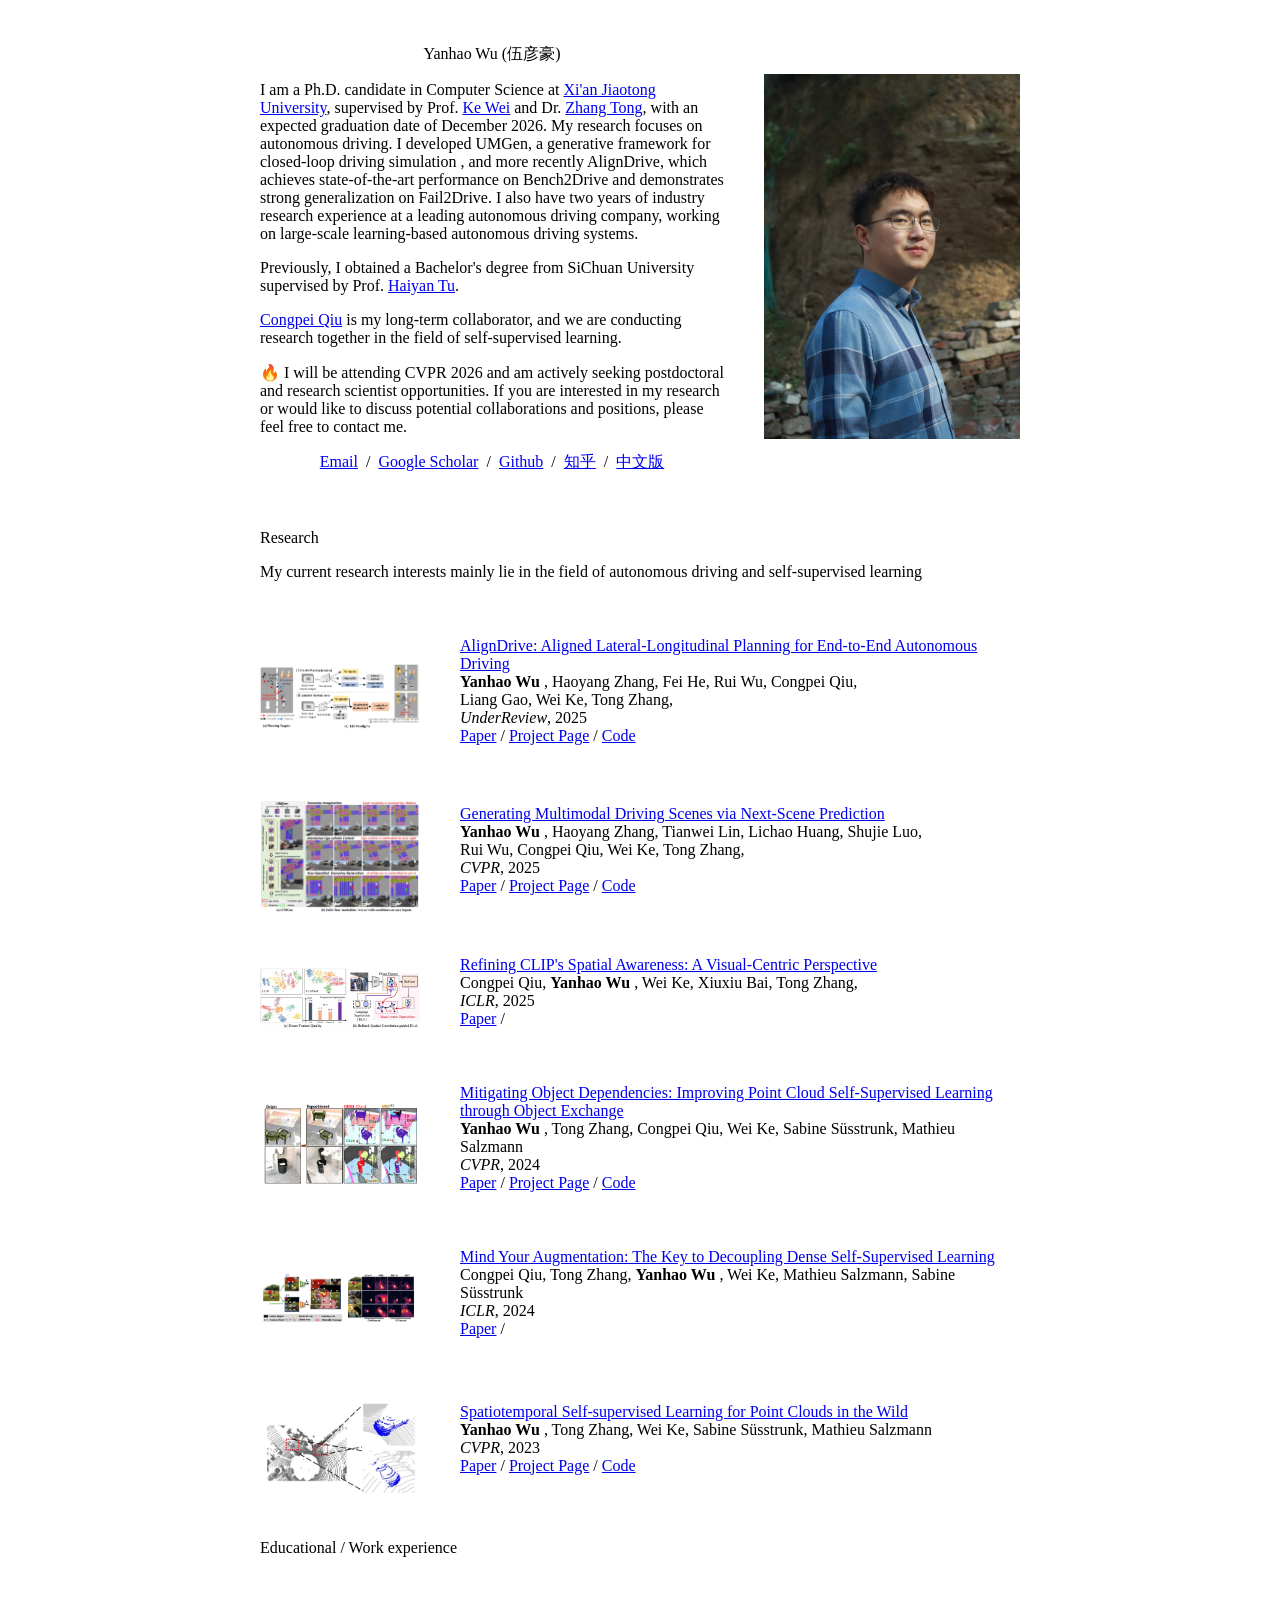
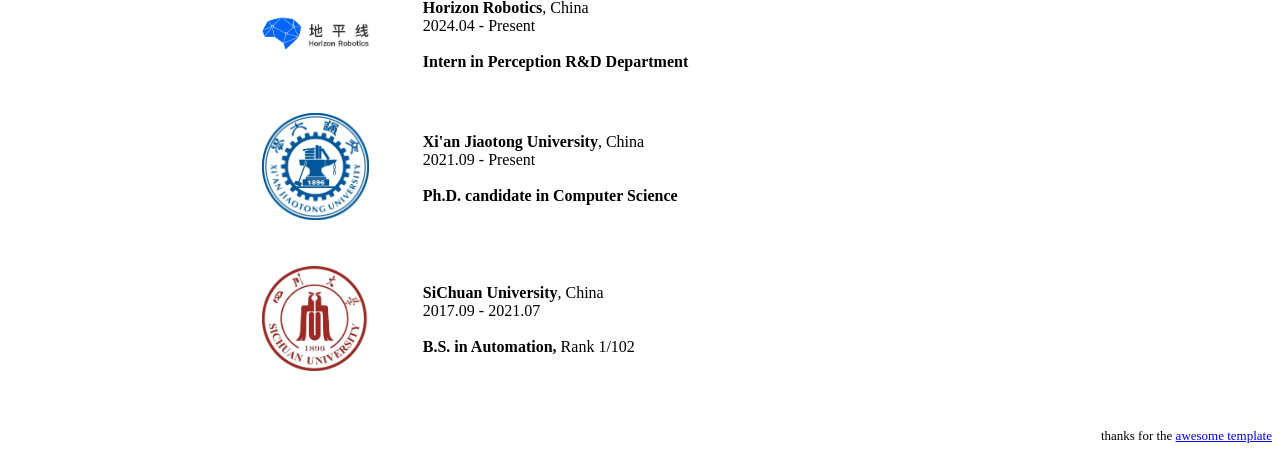
==== index.html @ 648667dc "Revise personal details and research focus CVPR2026 conference version" ====
<!DOCTYPE HTML>
<html lang="en"><head><meta http-equiv="Content-Type" content="text/html; charset=UTF-8">

  <title>Yanhao Wu</title>
  
  <meta name="author" content="Yanhao Wu">
  <meta name="viewport" content="width=device-width, initial-scale=1">
  
  <link rel="stylesheet" type="text/css" href="stylesheet.css">
	<link rel="icon" href="data:image/svg+xml,<svg xmlns=%22http://www.w3.org/2000/svg%22 viewBox=%220 0 100 100%22><text y=%22.9em%22 font-size=%2290%22>🌐</text></svg>">
</head>

<body>
  <table style="width:100%;max-width:800px;border:0px;border-spacing:0px;border-collapse:separate;margin-right:auto;margin-left:auto;"><tbody>
    <tr style="padding:0px">
      <td style="padding:0px">
        <table style="width:100%;border:0px;border-spacing:0px;border-collapse:separate;margin-right:auto;margin-left:auto;"><tbody>
          <tr style="padding:0px">
            <td style="padding:2.5%;width:63%;vertical-align:middle">
              <p style="text-align:center">
                <name>Yanhao Wu (伍彦豪)</name>
			<p>
			I am a Ph.D. candidate in Computer Science at <a href="http://www.xjtu.edu.cn/">Xi'an Jiaotong University</a>, supervised by Prof. <a href="https://gr.xjtu.edu.cn/en/web/wei.ke/home/">Ke Wei</a> and Dr. <a href="https://people.epfl.ch/tong.zhang?lang=en">Zhang Tong</a>, with an expected graduation date of December 2026. My research focuses on autonomous driving. I developed UMGen, a generative framework for closed-loop driving simulation , and more recently AlignDrive, which achieves state-of-the-art performance on Bench2Drive and demonstrates strong generalization on Fail2Drive. I also have two years of industry research experience at a leading autonomous driving company, working on large-scale learning-based autonomous driving systems.
			</p>
			
			<p>
			Previously, I obtained a Bachelor's degree from SiChuan University supervised by Prof. <a href="https://ee.scu.edu.cn/info/1045/6876.htm">Haiyan Tu</a>.
			</p>
			
			<p>
			<a href="https://congpeiqiu.github.io/">Congpei Qiu</a> is my long-term collaborator, and we are conducting research together in the field of self-supervised learning.
			</p>
			
			<p>
			🔥 I will be attending CVPR 2026 and am actively seeking postdoctoral and research scientist opportunities. If you are interested in my research or would like to discuss potential collaborations and positions, please feel free to contact me.
			</p>

              <p style="text-align:center">
                <a href="wuyanhao@stu.xjtu.edu.cn">Email</a> &nbsp/&nbsp
                <a href="https://scholar.google.com/citations?user=nko4Zi4AAAAJ&hl=zh-CN">Google Scholar</a> &nbsp/&nbsp
                <a href="https://github.com/YanhaoWu?tab=repositories">Github</a> &nbsp/&nbsp
                <a href="https://www.zhihu.com/people/ban-xian-10-70">知乎</a> &nbsp/&nbsp
                <a href="https://yanhaowu.github.io/Chinese/">中文版</a>

              </p>
            </td>
            <td style="padding:2.5%;width:40%;max-width:40%">
              <a href="images/WuYanhao.jpg"><img style="width:100%;max-width:100%" alt="profile photo" src="images/WuYanhao.jpg" class="hoverZoomLink"></a>
            </td>
          </tr>
        </tbody></table>
        <table style="width:100%;border:0px;border-spacing:0px;border-collapse:separate;margin-right:auto;margin-left:auto;"><tbody>
            <tr>
            <td style="padding:20px;width:100%;vertical-align:middle">
              <heading>Research</heading>
              <p>
                My current research interests mainly lie in the field of autonomous driving and self-supervised learning
              </p>
            </td>
          </tr>

        </tbody></table>
        <table style="width:100%;border:0px;border-spacing:0px;border-collapse:separate;margin-right:auto;margin-left:auto;"><tbody>

            <td style="padding:20px;width:25%;">
                <img src='images/AlignDrive.png' width="160"></div>
            </td>
            <td style="padding:20px;width:75%;vertical-align:middle">
              <a href="https://YanhaoWu.github.io/AlignDrive/">
                <papertitle>AlignDrive: Aligned Lateral-Longitudinal Planning for End-to-End Autonomous Driving</papertitle>
              </a>
              <br>
              <strong>Yanhao Wu </strong>,
              Haoyang Zhang,
              Fei He,
              Rui Wu,
              Congpei Qiu,
              <br>
              Liang Gao,
              Wei Ke,
              Tong Zhang,
              <br>
              <em>UnderReview</em>, 2025
              <br>
              <a href="https://arxiv.org/pdf/2601.01762">Paper</a> /
              <a href="https://yanhaowu.github.io/AlignDrive/">Project Page</a> /
              <a href="https://github.com/YanhaoWu/AlignDrive/">Code</a>
              <p></p>
            </td>

          </tr>



          <td style="padding:20px;width:25%;">
              <img src='images/UMGen.png' width="160"></div>
          </td>
          <td style="padding:20px;width:75%;vertical-align:middle">
            <a href="https://YanhaoWu.github.io/UMGen/">
              <papertitle>Generating Multimodal Driving Scenes via Next-Scene Prediction</papertitle>
            </a>
            <br>
            <strong>Yanhao Wu </strong>,
            Haoyang Zhang,
            Tianwei Lin,
            Lichao Huang,
            Shujie Luo,
            <br>
            Rui Wu,
            Congpei Qiu,
            Wei Ke,
            Tong Zhang,
            <br>
            <em>CVPR</em>, 2025
            <br>
            <a href="https://arxiv.org/abs/2503.14945">Paper</a> /
            <a href="https://YanhaoWu.github.io/UMGen/">Project Page</a> /
            <a href="https://github.com/YanhaoWu/UMGen/">Code</a>
            <p></p>
          </td>

        </tr>




            <td style="padding:20px;width:25%;">
                <img src='images/ICLR2025.png' width="160"></div>
            </td>
	    
            <td style="padding:20px;width:75%;vertical-align:middle">
              <a href="https://openreview.net/pdf?id=38No4B8sx6">
                <papertitle>Refining CLIP's Spatial Awareness: A Visual-Centric Perspective</papertitle>
              </a>
              <br>
              Congpei Qiu,
              <strong>Yanhao Wu </strong>,
              Wei Ke,
              Xiuxiu Bai,
              Tong Zhang,
              <br>
              <em>ICLR</em>, 2025
              <br>
              <a href="https://openreview.net/pdf?id=38No4B8sx6">Paper</a> /
<!--              <a href="https://YanhaoWu.github.io/STSSL/">Project Page</a> /-->
<!--              <a href="https://github.com/YanhaoWu/STSSL/">Code</a>-->
              <p></p>
            </td>


          </tr>





		

            <td style="padding:20px;width:25%;">
                <img src='images/CVPR2024_before.png' width="160"></div>
            </td>

              <td style="padding:20px;width:75%;vertical-align:middle">
              <a href="https://arxiv.org/pdf/2404.07504">
                <papertitle>Mitigating Object Dependencies: Improving Point Cloud Self-Supervised Learning through Object Exchange</papertitle>
              </a>
              <br>
              <strong>Yanhao Wu </strong>,
              Tong Zhang,
              Congpei Qiu,
              Wei Ke,
             Sabine Süsstrunk,
              Mathieu Salzmann
              <br>
              <em>CVPR</em>, 2024
              <br>
              <a href="https://arxiv.org/pdf/2404.07504">Paper</a> /
              <a href="https://YanhaoWu.github.io/OESSL/">Project Page</a> /
              <a href="https://github.com/YanhaoWu/OESSL/">Code</a>
              <p></p>
            </td>


          </tr>


            <td style="padding:20px;width:25%;">
                <img src='images/ICLR2024_before.png' width="160"></div>
            </td>


            <td style="padding:20px;width:75%;vertical-align:middle">
              <a href="https://openreview.net/forum?id=WQYHbr36Fo">
                <papertitle>Mind Your Augmentation: The Key to Decoupling Dense Self-Supervised Learning</papertitle>
              </a>
              <br>
              Congpei Qiu,
              Tong Zhang,
              <strong>Yanhao Wu </strong>,
              Wei Ke,
              Mathieu Salzmann,
              Sabine Süsstrunk
              <br>
              <em>ICLR</em>, 2024
              <br>
              <a href="https://openreview.net/forum?id=WQYHbr36Fo">Paper</a> /
<!--              <a href="https://YanhaoWu.github.io/STSSL/">Project Page</a> /-->
<!--              <a href="https://github.com/YanhaoWu/STSSL/">Code</a>-->
              <p></p>
            </td>


          </tr>






            <tr onmouseout="volrecon_stop()" onmouseover="volrecon_start()">
            <td style="padding:20px;width:25%;vertical-align:middle">
                  <img src='images/before.jpg' width="160"></div>
            </td>
            <td style="padding:20px;width:75%;vertical-align:middle">
              <a href="https://arxiv.org/pdf/2303.16235.pdf">
                <papertitle>Spatiotemporal Self-supervised Learning for Point Clouds in the Wild</papertitle>
              </a>
              <br>
              <strong>Yanhao Wu </strong>,
              Tong Zhang,
              Wei Ke,
              Sabine Süsstrunk,
              Mathieu Salzmann
              <br>
              <em>CVPR</em>, 2023
              <br>
              <a href="https://arxiv.org/pdf/2303.16235.pdf">Paper</a> /
              <a href="https://YanhaoWu.github.io/STSSL/">Project Page</a> /
              <a href="https://github.com/YanhaoWu/STSSL/">Code</a>
              <p></p>
            </td>

          </tr>













        </tbody></table>

        <table width="100%" align="center" border="0" cellspacing="0" cellpadding="20"><tbody>
          <tr>
            <td>
              <heading>Educational / Work experience    </heading>
            </td>
          </tr>
        </tbody></table>
        <table width="100%" align="center" border="0" cellpadding="20"><tbody>
					
          <tr>
            <td style="padding-left:20px;padding-right:20px;width:20%;vertical-align:middle"><img src="images/horizon.webp", width="90%"></td>
            <td width="80%" valign="center">
              <b>Horizon Robotics</b>, China
              <br> 2024.04 - Present
              <br>
              <br> <b>Intern in Perception R&D Department
            </td>
          </tr>





          <tr>
            <td style="padding-left:20px;padding-right:20px;width:20%;vertical-align:middle"><img src="images/XJTULoGo.jpg", width="90%"></td>
            <td width="80%" valign="center">
              <b>Xi'an Jiaotong University</b>, China
              <br> 2021.09 - Present
              <br>
              <br> <b>Ph.D. candidate in Computer Science
            </td>
          </tr>

<!--           <tr>
            <td style="padding-left:20px;padding-right:20px;width:20%;vertical-align:middle"><img src="images/XJTULoGo.jpg", width="90%"></td>
            <td width="80%" valign="center">
              <b>Xi'an Jiaotong University</b>, China
              <br> 2021.09 - 2023.01
              <br>
              <br> <b>Master. candidate in Computer Science
            </td>
          </tr> -->

          <tr>
            <td style="padding-left:20px;padding-right:20px;width:20%;vertical-align:middle"><img src="images/SichuanLoGo.jpg", width="90%"></td>
            <td width="80%" valign="center">
              <b>SiChuan University</b>, China
              <br> 2017.09 - 2021.07
              <br>
              <br> <b>B.S. in Automation,</b> Rank 1/102
            </td>
          </tr>




        </tbody></table>
          
        </tbody></table>
        <table style="width:100%;border:0px;border-spacing:0px;border-collapse:separate;margin-right:auto;margin-left:auto;"><tbody>
          <tr>
            <td style="padding:0px">
              <br>
              <p style="text-align:right;font-size:small;">
                thanks for the <a href="https://github.com/jonbarron/jonbarron_website">awesome template</a>
              </p>
            </td>
          </tr>
        </tbody></table>
      </td>
    </tr>
  </table>
</body>

</html>
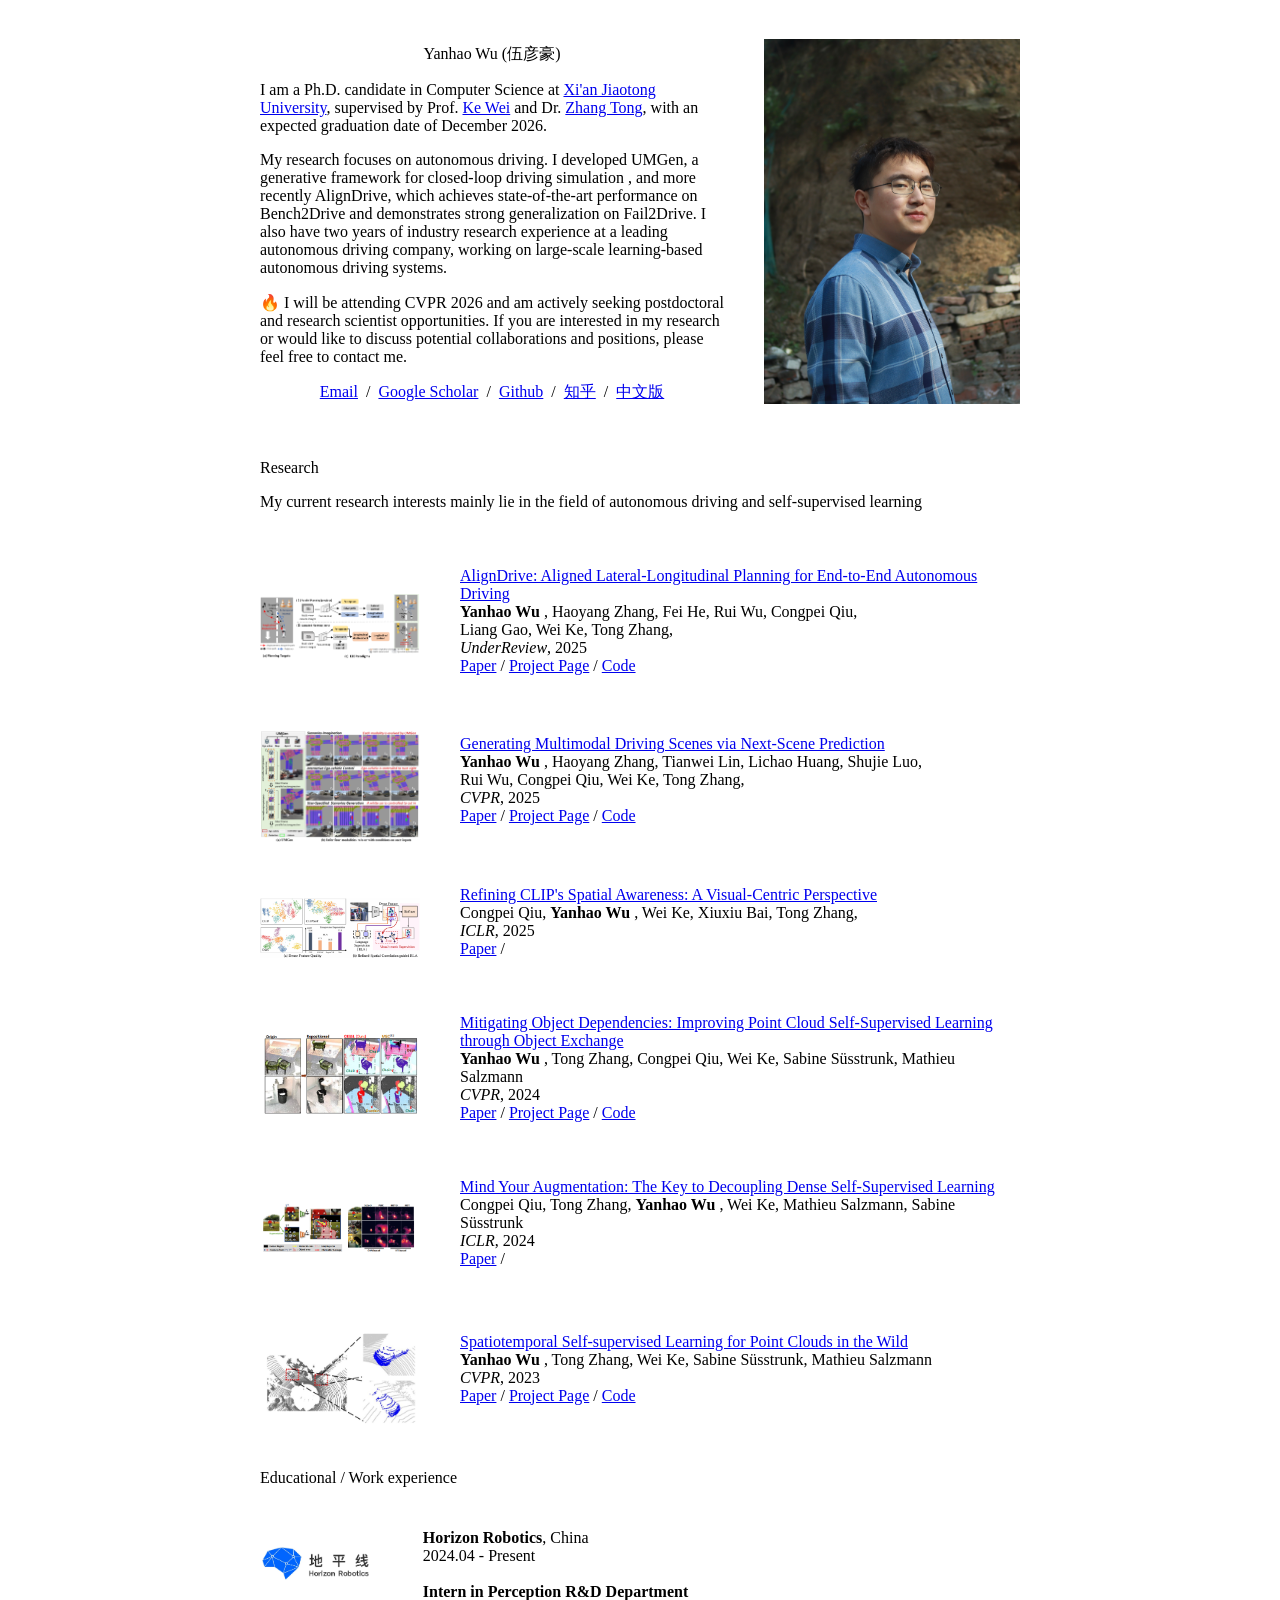
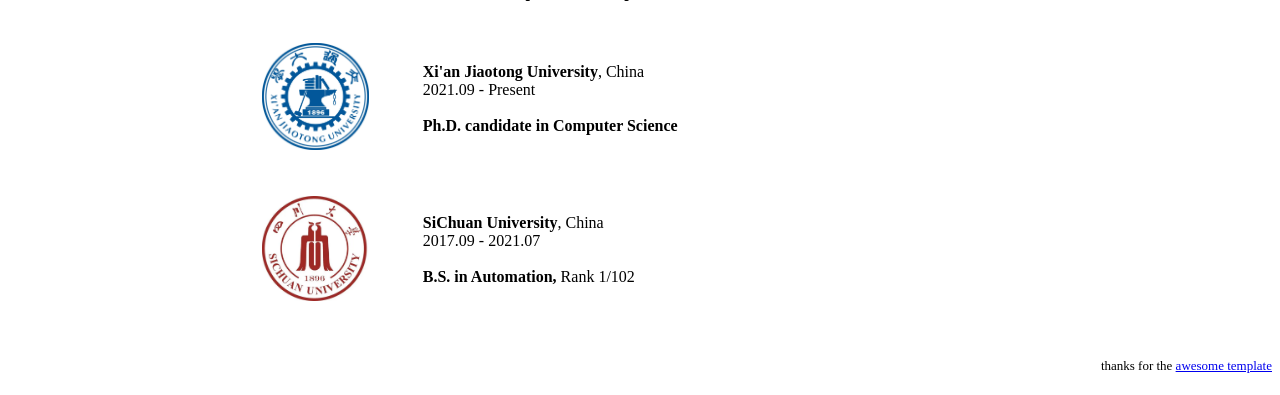
==== commit ad4d5668: "Update index.html with research and experience details CVPR attend version" ====
--- a/index.html
+++ b/index.html
@@ -20,17 +20,19 @@
               <p style="text-align:center">
                 <name>Yanhao Wu (伍彦豪)</name>
 			<p>
-			I am a Ph.D. candidate in Computer Science at <a href="http://www.xjtu.edu.cn/">Xi'an Jiaotong University</a>, supervised by Prof. <a href="https://gr.xjtu.edu.cn/en/web/wei.ke/home/">Ke Wei</a> and Dr. <a href="https://people.epfl.ch/tong.zhang?lang=en">Zhang Tong</a>, with an expected graduation date of December 2026. My research focuses on autonomous driving. I developed UMGen, a generative framework for closed-loop driving simulation , and more recently AlignDrive, which achieves state-of-the-art performance on Bench2Drive and demonstrates strong generalization on Fail2Drive. I also have two years of industry research experience at a leading autonomous driving company, working on large-scale learning-based autonomous driving systems.
-			</p>
-			
+			I am a Ph.D. candidate in Computer Science at <a href="http://www.xjtu.edu.cn/">Xi'an Jiaotong University</a>, supervised by Prof. <a href="https://gr.xjtu.edu.cn/en/web/wei.ke/home/">Ke Wei</a> and Dr. <a href="https://people.epfl.ch/tong.zhang?lang=en">Zhang Tong</a>, with an expected graduation date of December 2026. 
+			</p>
 			<p>
+			My research focuses on autonomous driving. I developed UMGen, a generative framework for closed-loop driving simulation , and more recently AlignDrive, which achieves state-of-the-art performance on Bench2Drive and demonstrates strong generalization on Fail2Drive. I also have two years of industry research experience at a leading autonomous driving company, working on large-scale learning-based autonomous driving systems.
+			</p>
+			<!-- <p>
 			Previously, I obtained a Bachelor's degree from SiChuan University supervised by Prof. <a href="https://ee.scu.edu.cn/info/1045/6876.htm">Haiyan Tu</a>.
 			</p>
 			
 			<p>
 			<a href="https://congpeiqiu.github.io/">Congpei Qiu</a> is my long-term collaborator, and we are conducting research together in the field of self-supervised learning.
 			</p>
-			
+			 -->
 			<p>
 			🔥 I will be attending CVPR 2026 and am actively seeking postdoctoral and research scientist opportunities. If you are interested in my research or would like to discuss potential collaborations and positions, please feel free to contact me.
 			</p>
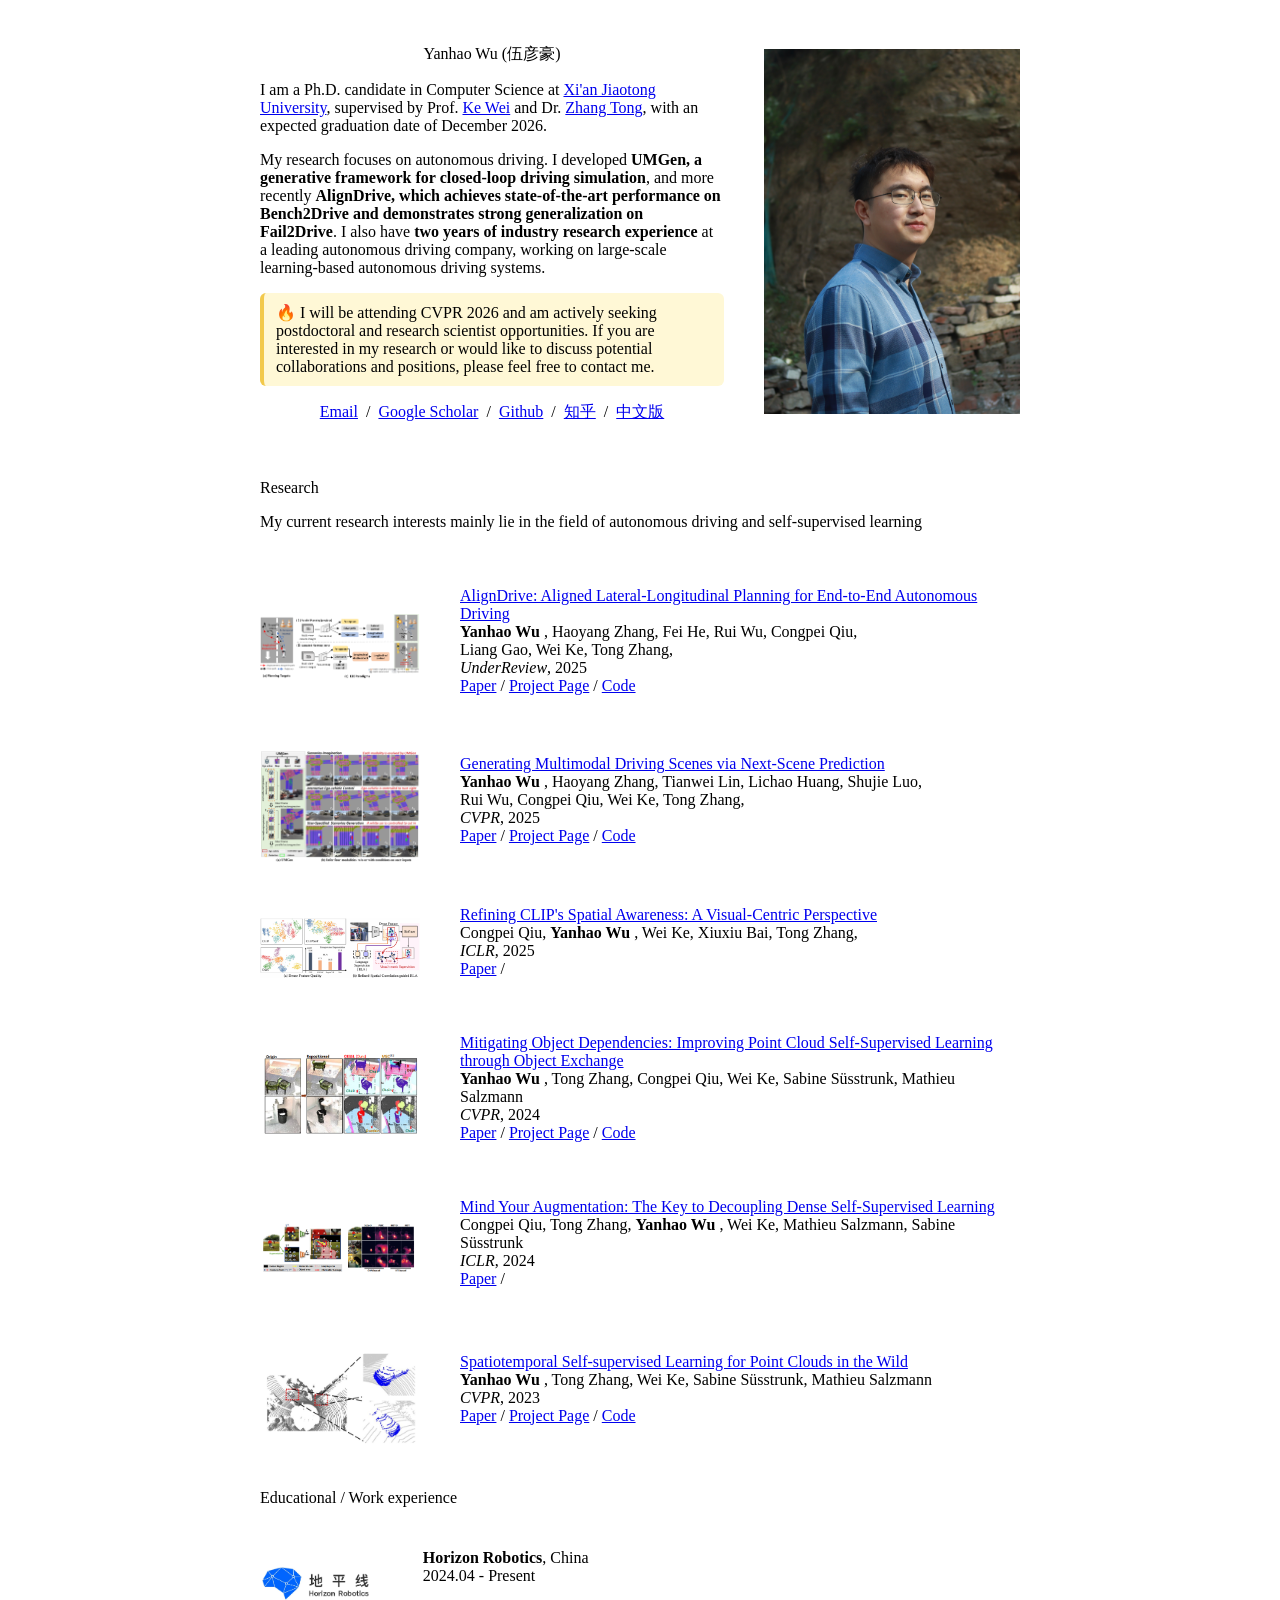
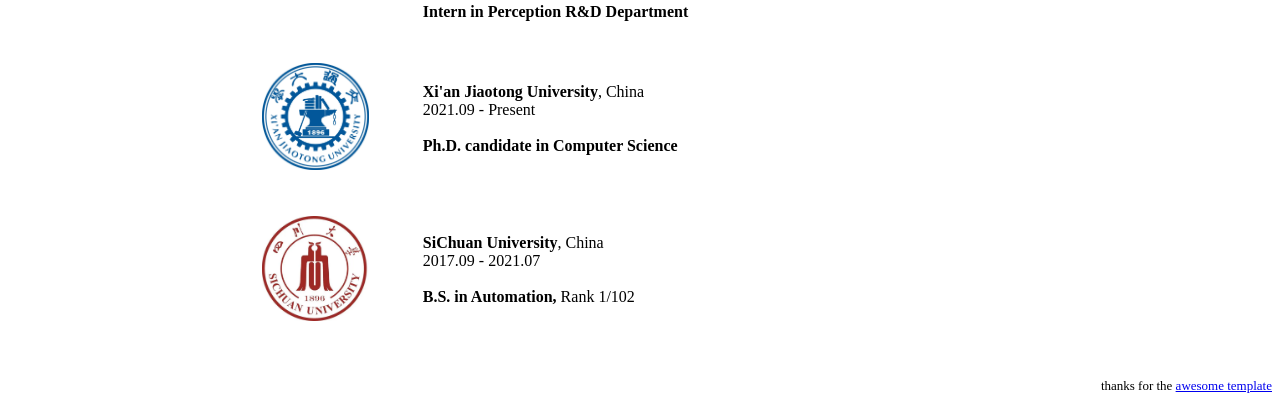
==== commit 4061e52b: "Fix HTML entity encoding in index.html CVPR version" ====
--- a/index.html
+++ b/index.html
@@ -23,7 +23,7 @@
 			I am a Ph.D. candidate in Computer Science at <a href="http://www.xjtu.edu.cn/">Xi'an Jiaotong University</a>, supervised by Prof. <a href="https://gr.xjtu.edu.cn/en/web/wei.ke/home/">Ke Wei</a> and Dr. <a href="https://people.epfl.ch/tong.zhang?lang=en">Zhang Tong</a>, with an expected graduation date of December 2026. 
 			</p>
 			<p>
-			My research focuses on autonomous driving. I developed UMGen, a generative framework for closed-loop driving simulation , and more recently AlignDrive, which achieves state-of-the-art performance on Bench2Drive and demonstrates strong generalization on Fail2Drive. I also have two years of industry research experience at a leading autonomous driving company, working on large-scale learning-based autonomous driving systems.
+			My research focuses on autonomous driving. I developed <strong>UMGen, a generative framework for closed-loop driving simulation</strong>, and more recently <strong>AlignDrive, which achieves state-of-the-art performance on Bench2Drive and demonstrates strong generalization on Fail2Drive</strong>. I also have <strong>two years of industry research experience</strong> at a leading autonomous driving company, working on large-scale learning-based autonomous driving systems.
 			</p>
 			<!-- <p>
 			Previously, I obtained a Bachelor's degree from SiChuan University supervised by Prof. <a href="https://ee.scu.edu.cn/info/1045/6876.htm">Haiyan Tu</a>.
@@ -33,7 +33,7 @@
 			<a href="https://congpeiqiu.github.io/">Congpei Qiu</a> is my long-term collaborator, and we are conducting research together in the field of self-supervised learning.
 			</p>
 			 -->
-			<p>
+			<p style="background:#fff8d6; border-left:4px solid #f2c94c; padding:10px 12px; border-radius:6px;">
 			🔥 I will be attending CVPR 2026 and am actively seeking postdoctoral and research scientist opportunities. If you are interested in my research or would like to discuss potential collaborations and positions, please feel free to contact me.
 			</p>
 
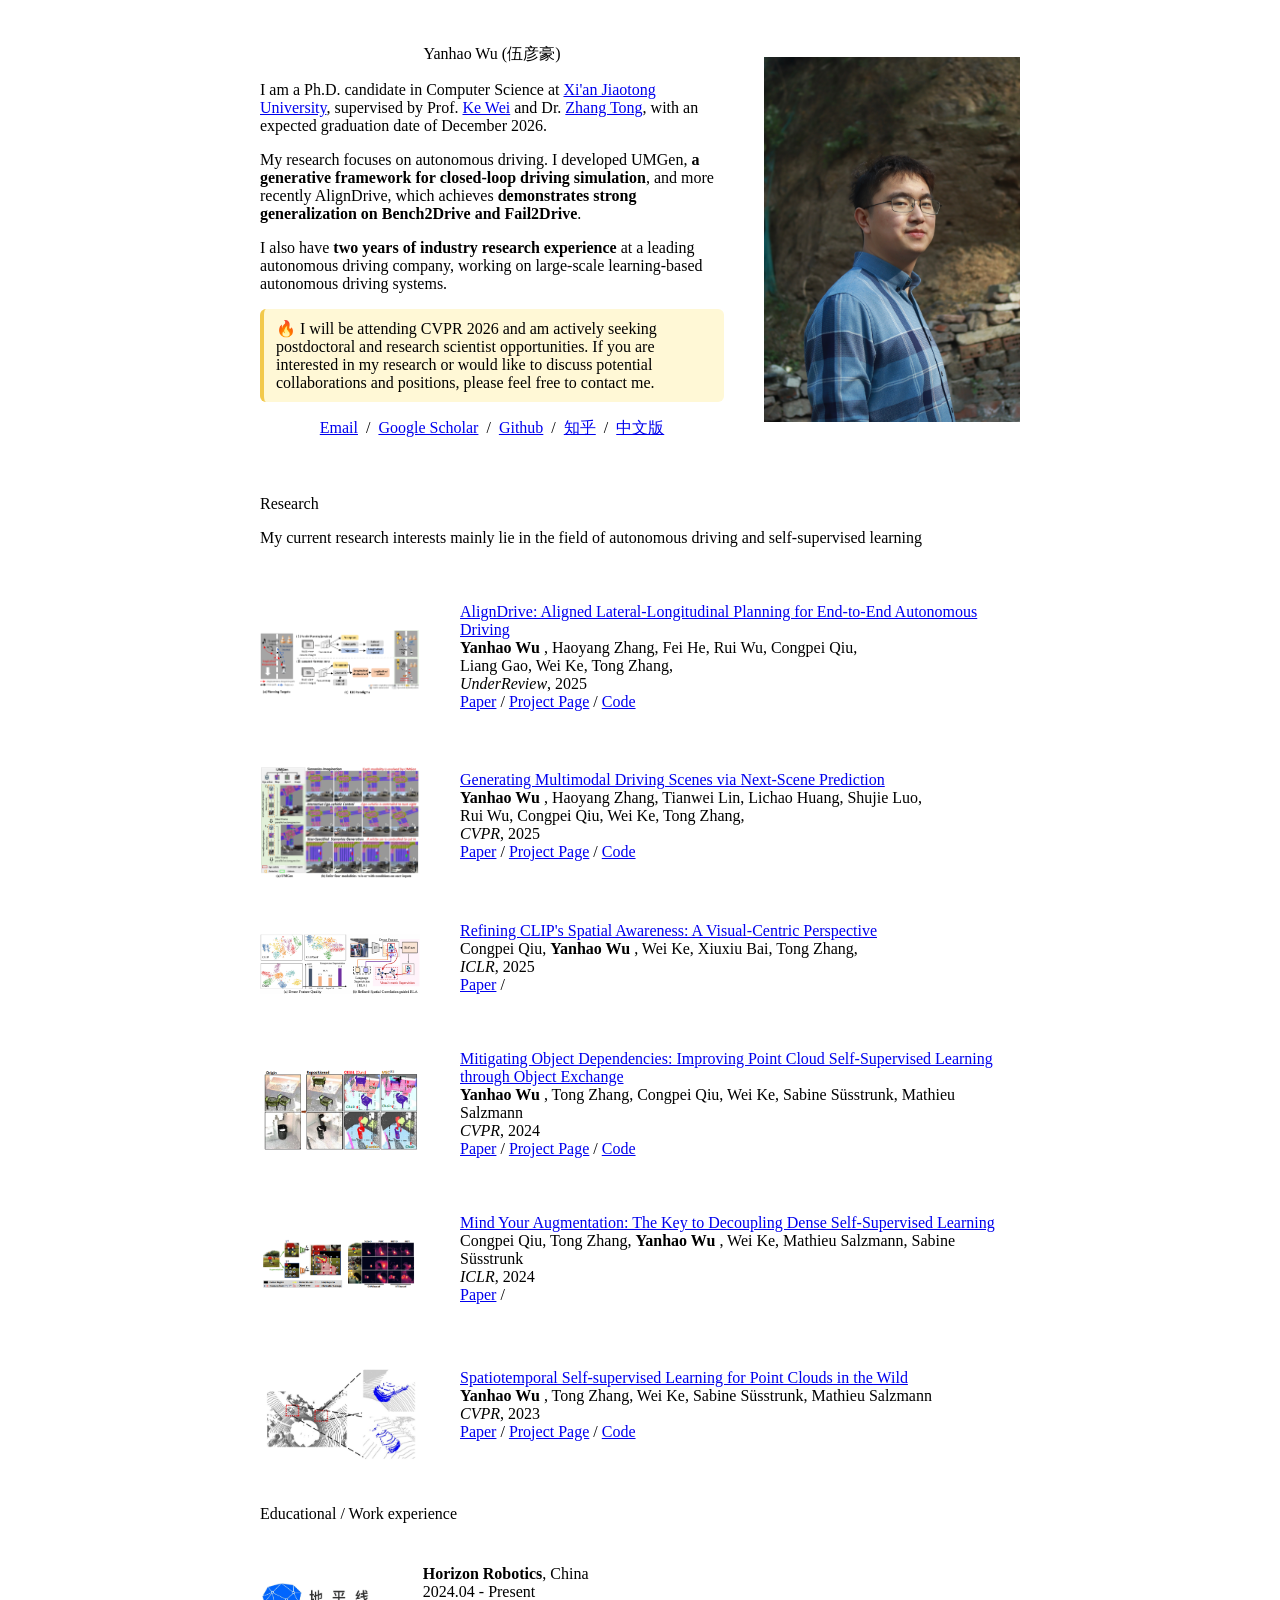
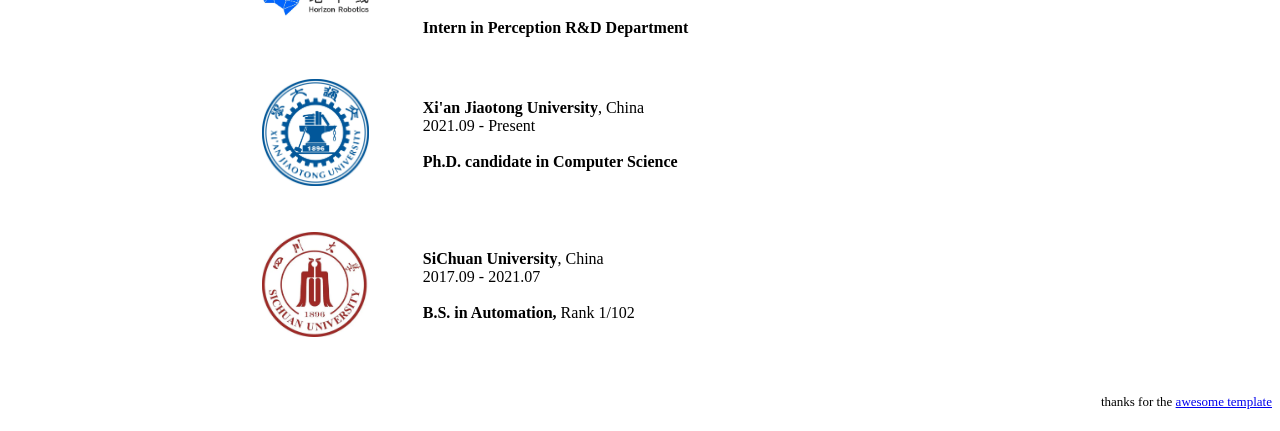
==== commit a11400aa: "Revise personal profile and research content Updated personal information and research details in in" ====
--- a/index.html
+++ b/index.html
@@ -23,8 +23,12 @@
 			I am a Ph.D. candidate in Computer Science at <a href="http://www.xjtu.edu.cn/">Xi'an Jiaotong University</a>, supervised by Prof. <a href="https://gr.xjtu.edu.cn/en/web/wei.ke/home/">Ke Wei</a> and Dr. <a href="https://people.epfl.ch/tong.zhang?lang=en">Zhang Tong</a>, with an expected graduation date of December 2026. 
 			</p>
 			<p>
-			My research focuses on autonomous driving. I developed <strong>UMGen, a generative framework for closed-loop driving simulation</strong>, and more recently <strong>AlignDrive, which achieves state-of-the-art performance on Bench2Drive and demonstrates strong generalization on Fail2Drive</strong>. I also have <strong>two years of industry research experience</strong> at a leading autonomous driving company, working on large-scale learning-based autonomous driving systems.
-			</p>
+			My research focuses on autonomous driving. I developed UMGen, <strong>a generative framework for closed-loop driving simulation</strong>, and more recently AlignDrive, which achieves <strong> demonstrates strong generalization on Bench2Drive and Fail2Drive</strong>. 
+			</p>
+				<p>
+				I also have <strong>two years of industry research experience</strong> at a leading autonomous driving company, working on large-scale learning-based autonomous driving systems.
+			</p>
+				
 			<!-- <p>
 			Previously, I obtained a Bachelor's degree from SiChuan University supervised by Prof. <a href="https://ee.scu.edu.cn/info/1045/6876.htm">Haiyan Tu</a>.
 			</p>
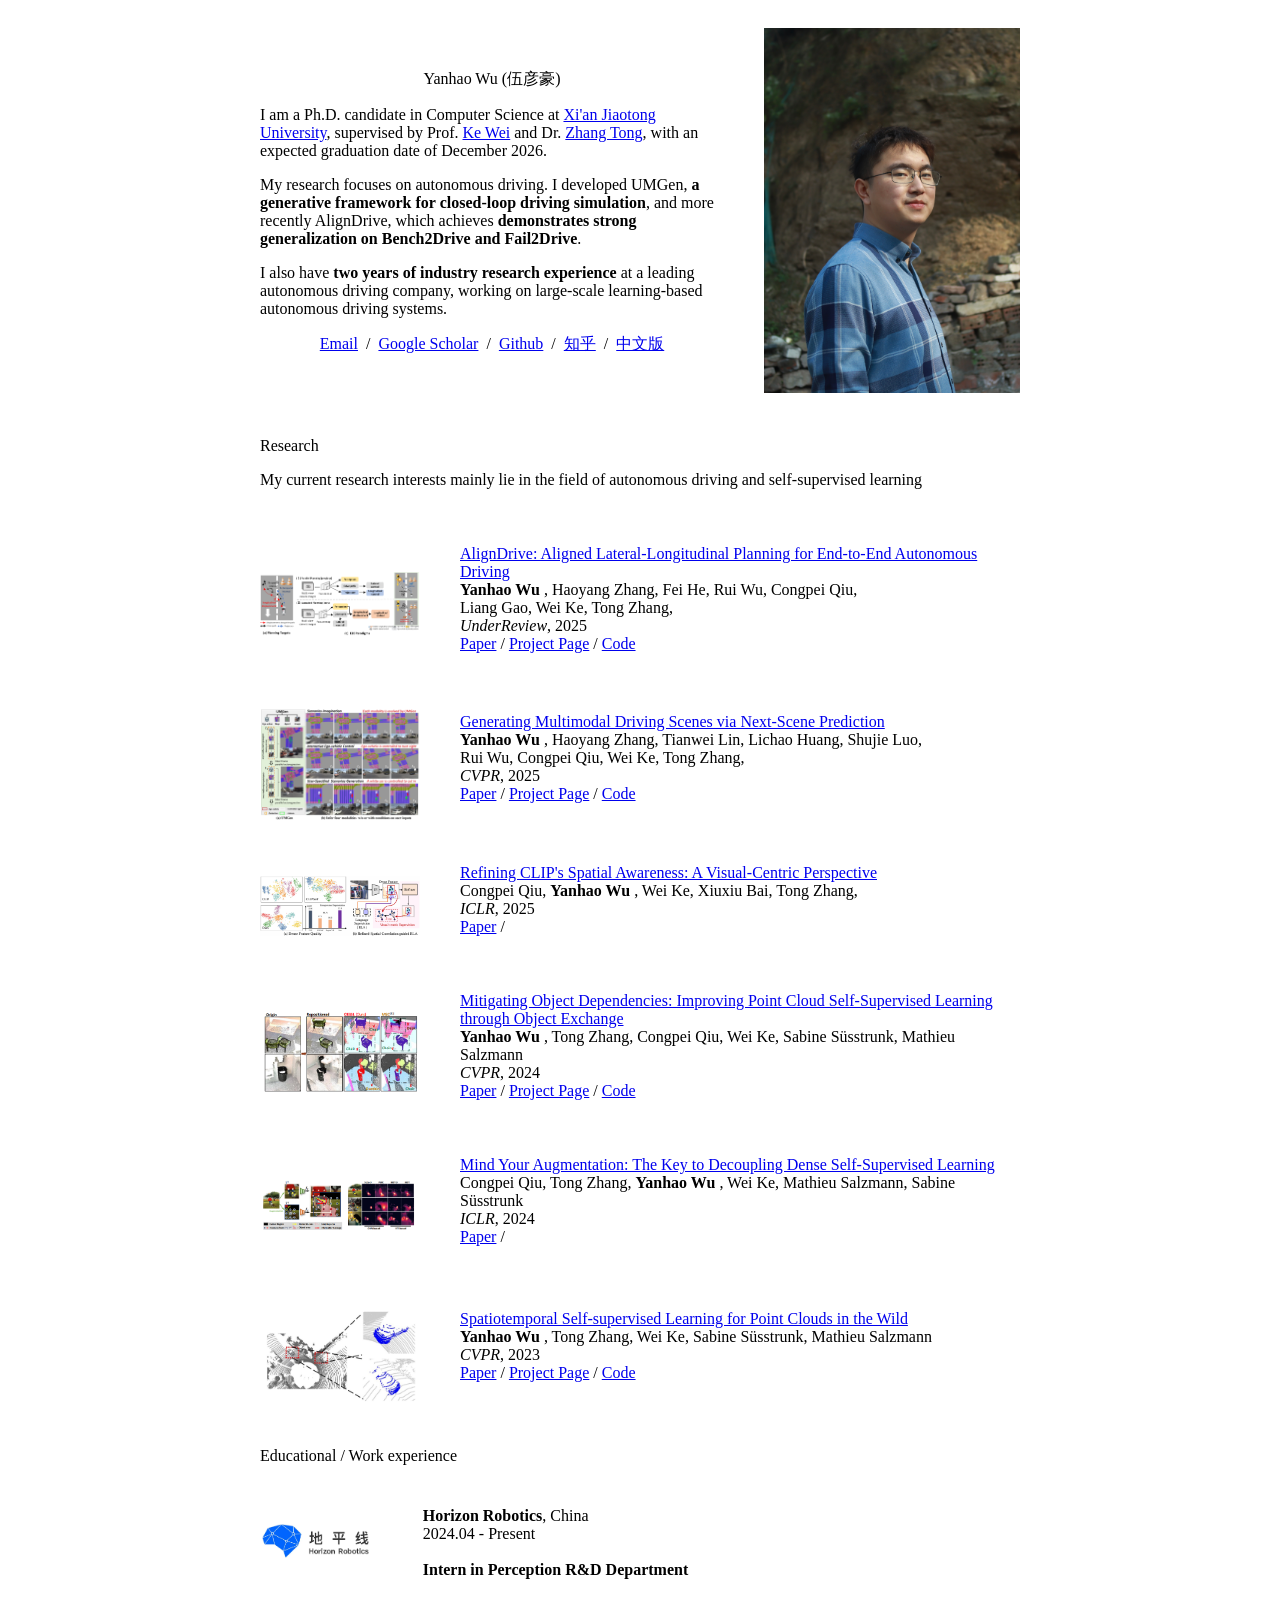
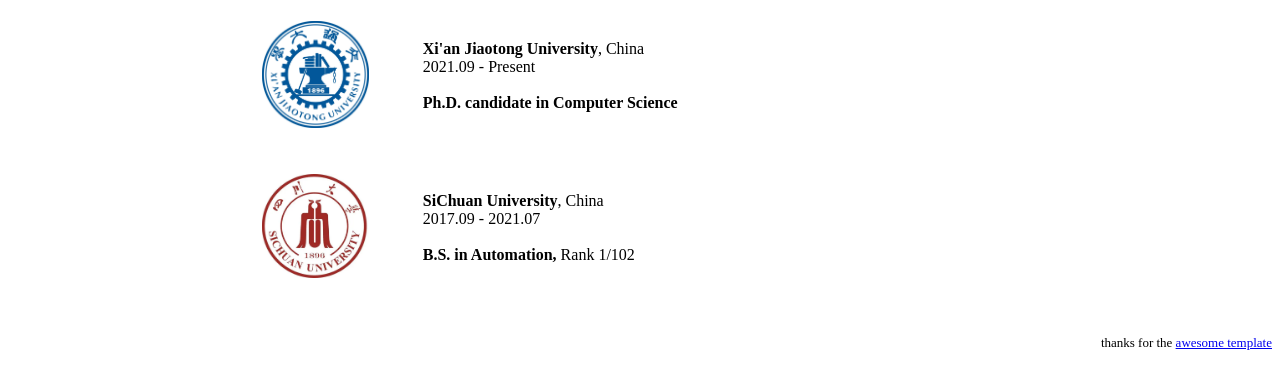
==== commit 6a32b8f9: "Update index.html" ====
--- a/index.html
+++ b/index.html
@@ -37,9 +37,9 @@
 			<a href="https://congpeiqiu.github.io/">Congpei Qiu</a> is my long-term collaborator, and we are conducting research together in the field of self-supervised learning.
 			</p>
 			 -->
-			<p style="background:#fff8d6; border-left:4px solid #f2c94c; padding:10px 12px; border-radius:6px;">
+			<!-- <p style="background:#fff8d6; border-left:4px solid #f2c94c; padding:10px 12px; border-radius:6px;">
 			🔥 I will be attending CVPR 2026 and am actively seeking postdoctoral and research scientist opportunities. If you are interested in my research or would like to discuss potential collaborations and positions, please feel free to contact me.
-			</p>
+			</p> -->
 
               <p style="text-align:center">
                 <a href="wuyanhao@stu.xjtu.edu.cn">Email</a> &nbsp/&nbsp
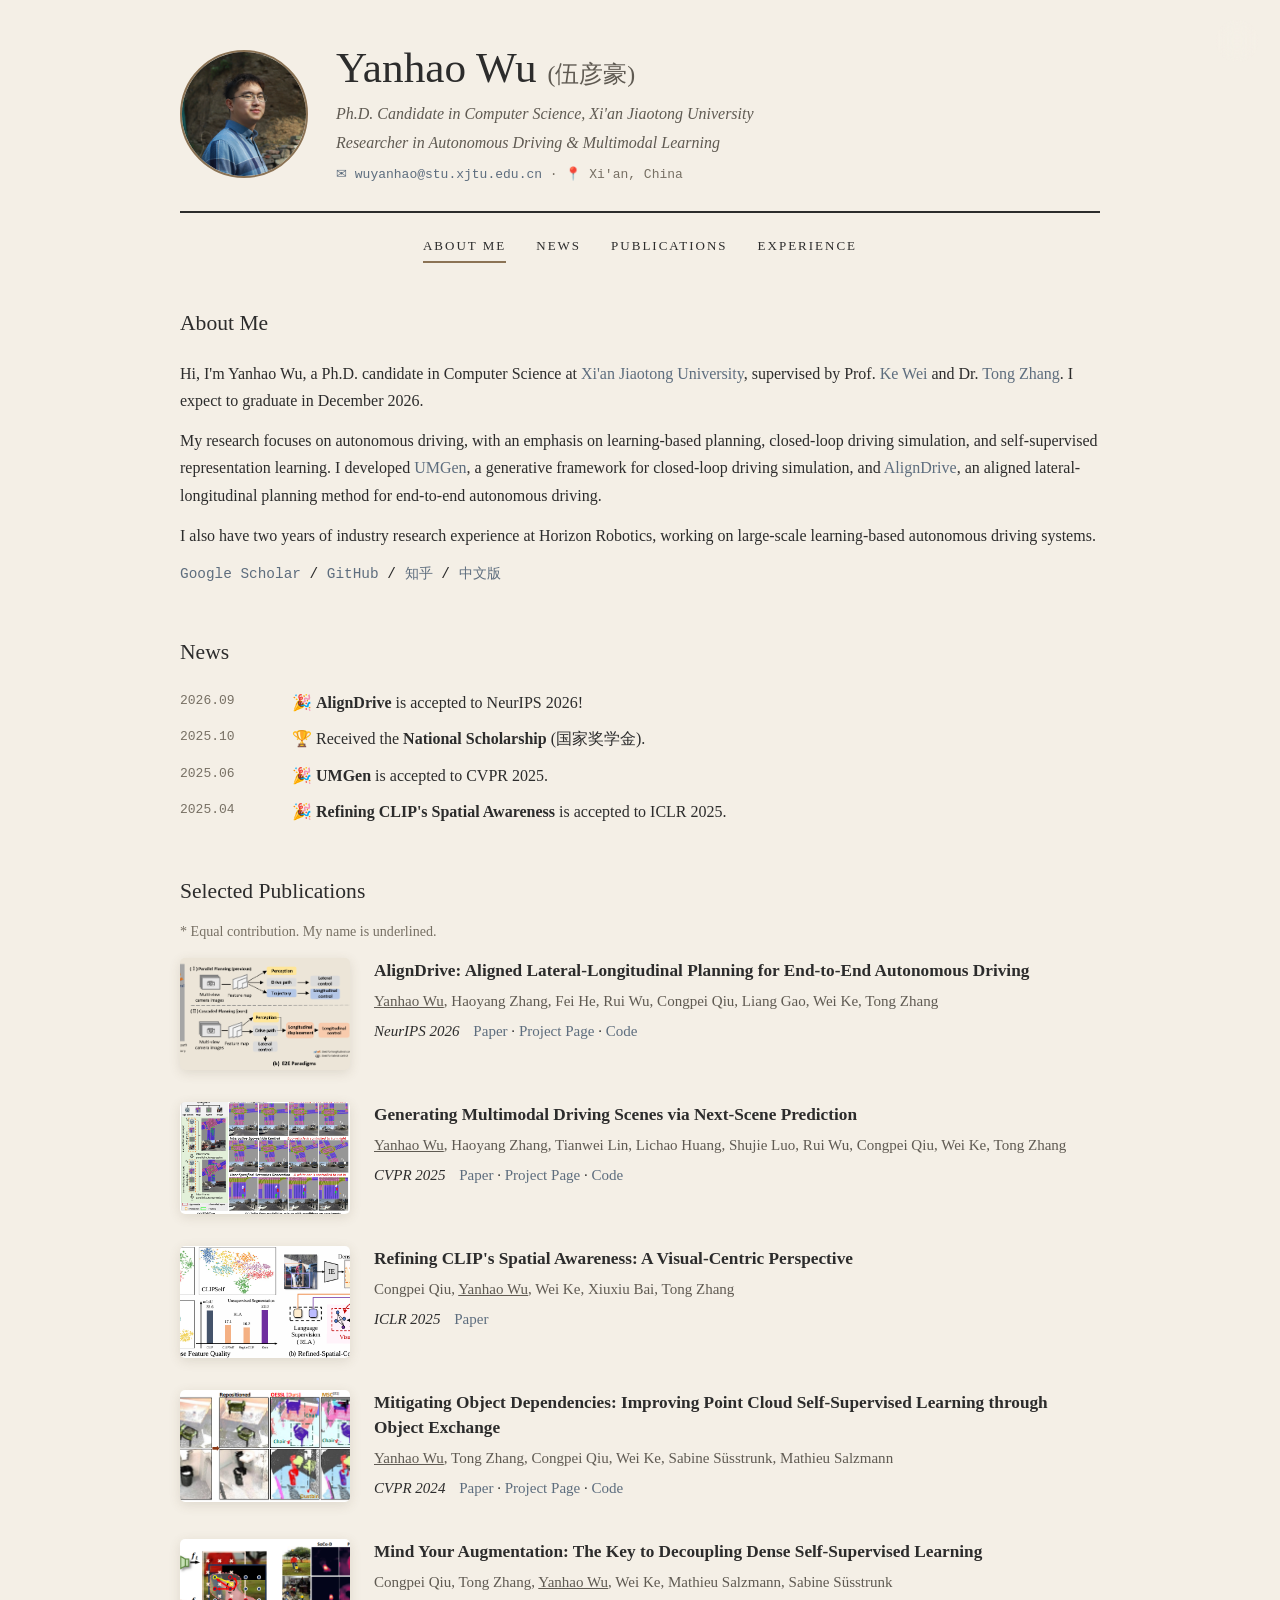
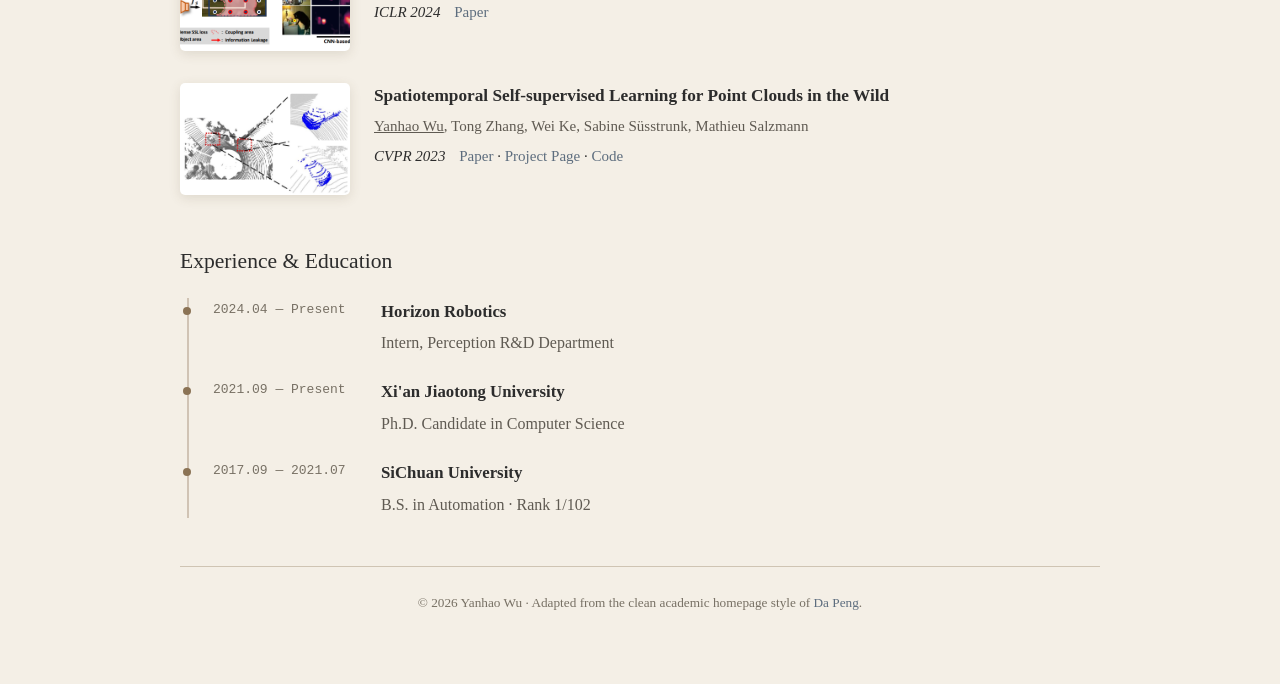
==== commit e21ea045: "changed model" ====
--- a/index.html
+++ b/index.html
@@ -1,339 +1,30 @@
-<!DOCTYPE HTML>
-<html lang="en"><head><meta http-equiv="Content-Type" content="text/html; charset=UTF-8">
-
-  <title>Yanhao Wu</title>
-  
-  <meta name="author" content="Yanhao Wu">
-  <meta name="viewport" content="width=device-width, initial-scale=1">
-  
-  <link rel="stylesheet" type="text/css" href="stylesheet.css">
-	<link rel="icon" href="data:image/svg+xml,<svg xmlns=%22http://www.w3.org/2000/svg%22 viewBox=%220 0 100 100%22><text y=%22.9em%22 font-size=%2290%22>🌐</text></svg>">
-</head>
-
-<body>
-  <table style="width:100%;max-width:800px;border:0px;border-spacing:0px;border-collapse:separate;margin-right:auto;margin-left:auto;"><tbody>
-    <tr style="padding:0px">
-      <td style="padding:0px">
-        <table style="width:100%;border:0px;border-spacing:0px;border-collapse:separate;margin-right:auto;margin-left:auto;"><tbody>
-          <tr style="padding:0px">
-            <td style="padding:2.5%;width:63%;vertical-align:middle">
-              <p style="text-align:center">
-                <name>Yanhao Wu (伍彦豪)</name>
-			<p>
-			I am a Ph.D. candidate in Computer Science at <a href="http://www.xjtu.edu.cn/">Xi'an Jiaotong University</a>, supervised by Prof. <a href="https://gr.xjtu.edu.cn/en/web/wei.ke/home/">Ke Wei</a> and Dr. <a href="https://people.epfl.ch/tong.zhang?lang=en">Zhang Tong</a>, with an expected graduation date of December 2026. 
-			</p>
-			<p>
-			My research focuses on autonomous driving. I developed UMGen, <strong>a generative framework for closed-loop driving simulation</strong>, and more recently AlignDrive, which achieves <strong> demonstrates strong generalization on Bench2Drive and Fail2Drive</strong>. 
-			</p>
-				<p>
-				I also have <strong>two years of industry research experience</strong> at a leading autonomous driving company, working on large-scale learning-based autonomous driving systems.
-			</p>
-				
-			<!-- <p>
-			Previously, I obtained a Bachelor's degree from SiChuan University supervised by Prof. <a href="https://ee.scu.edu.cn/info/1045/6876.htm">Haiyan Tu</a>.
-			</p>
-			
-			<p>
-			<a href="https://congpeiqiu.github.io/">Congpei Qiu</a> is my long-term collaborator, and we are conducting research together in the field of self-supervised learning.
-			</p>
-			 -->
-			<!-- <p style="background:#fff8d6; border-left:4px solid #f2c94c; padding:10px 12px; border-radius:6px;">
-			🔥 I will be attending CVPR 2026 and am actively seeking postdoctoral and research scientist opportunities. If you are interested in my research or would like to discuss potential collaborations and positions, please feel free to contact me.
-			</p> -->
-
-              <p style="text-align:center">
-                <a href="wuyanhao@stu.xjtu.edu.cn">Email</a> &nbsp/&nbsp
-                <a href="https://scholar.google.com/citations?user=nko4Zi4AAAAJ&hl=zh-CN">Google Scholar</a> &nbsp/&nbsp
-                <a href="https://github.com/YanhaoWu?tab=repositories">Github</a> &nbsp/&nbsp
-                <a href="https://www.zhihu.com/people/ban-xian-10-70">知乎</a> &nbsp/&nbsp
-                <a href="https://yanhaowu.github.io/Chinese/">中文版</a>
-
-              </p>
-            </td>
-            <td style="padding:2.5%;width:40%;max-width:40%">
-              <a href="images/WuYanhao.jpg"><img style="width:100%;max-width:100%" alt="profile photo" src="images/WuYanhao.jpg" class="hoverZoomLink"></a>
-            </td>
-          </tr>
-        </tbody></table>
-        <table style="width:100%;border:0px;border-spacing:0px;border-collapse:separate;margin-right:auto;margin-left:auto;"><tbody>
-            <tr>
-            <td style="padding:20px;width:100%;vertical-align:middle">
-              <heading>Research</heading>
-              <p>
-                My current research interests mainly lie in the field of autonomous driving and self-supervised learning
-              </p>
-            </td>
-          </tr>
-
-        </tbody></table>
-        <table style="width:100%;border:0px;border-spacing:0px;border-collapse:separate;margin-right:auto;margin-left:auto;"><tbody>
-
-            <td style="padding:20px;width:25%;">
-                <img src='images/AlignDrive.png' width="160"></div>
-            </td>
-            <td style="padding:20px;width:75%;vertical-align:middle">
-              <a href="https://YanhaoWu.github.io/AlignDrive/">
-                <papertitle>AlignDrive: Aligned Lateral-Longitudinal Planning for End-to-End Autonomous Driving</papertitle>
-              </a>
-              <br>
-              <strong>Yanhao Wu </strong>,
-              Haoyang Zhang,
-              Fei He,
-              Rui Wu,
-              Congpei Qiu,
-              <br>
-              Liang Gao,
-              Wei Ke,
-              Tong Zhang,
-              <br>
-              <em>UnderReview</em>, 2025
-              <br>
-              <a href="https://arxiv.org/pdf/2601.01762">Paper</a> /
-              <a href="https://yanhaowu.github.io/AlignDrive/">Project Page</a> /
-              <a href="https://github.com/YanhaoWu/AlignDrive/">Code</a>
-              <p></p>
-            </td>
-
-          </tr>
-
-
-
-          <td style="padding:20px;width:25%;">
-              <img src='images/UMGen.png' width="160"></div>
-          </td>
-          <td style="padding:20px;width:75%;vertical-align:middle">
-            <a href="https://YanhaoWu.github.io/UMGen/">
-              <papertitle>Generating Multimodal Driving Scenes via Next-Scene Prediction</papertitle>
-            </a>
-            <br>
-            <strong>Yanhao Wu </strong>,
-            Haoyang Zhang,
-            Tianwei Lin,
-            Lichao Huang,
-            Shujie Luo,
-            <br>
-            Rui Wu,
-            Congpei Qiu,
-            Wei Ke,
-            Tong Zhang,
-            <br>
-            <em>CVPR</em>, 2025
-            <br>
-            <a href="https://arxiv.org/abs/2503.14945">Paper</a> /
-            <a href="https://YanhaoWu.github.io/UMGen/">Project Page</a> /
-            <a href="https://github.com/YanhaoWu/UMGen/">Code</a>
-            <p></p>
-          </td>
-
-        </tr>
-
-
-
-
-            <td style="padding:20px;width:25%;">
-                <img src='images/ICLR2025.png' width="160"></div>
-            </td>
-	    
-            <td style="padding:20px;width:75%;vertical-align:middle">
-              <a href="https://openreview.net/pdf?id=38No4B8sx6">
-                <papertitle>Refining CLIP's Spatial Awareness: A Visual-Centric Perspective</papertitle>
-              </a>
-              <br>
-              Congpei Qiu,
-              <strong>Yanhao Wu </strong>,
-              Wei Ke,
-              Xiuxiu Bai,
-              Tong Zhang,
-              <br>
-              <em>ICLR</em>, 2025
-              <br>
-              <a href="https://openreview.net/pdf?id=38No4B8sx6">Paper</a> /
-<!--              <a href="https://YanhaoWu.github.io/STSSL/">Project Page</a> /-->
-<!--              <a href="https://github.com/YanhaoWu/STSSL/">Code</a>-->
-              <p></p>
-            </td>
-
-
-          </tr>
-
-
-
-
-
-		
-
-            <td style="padding:20px;width:25%;">
-                <img src='images/CVPR2024_before.png' width="160"></div>
-            </td>
-
-              <td style="padding:20px;width:75%;vertical-align:middle">
-              <a href="https://arxiv.org/pdf/2404.07504">
-                <papertitle>Mitigating Object Dependencies: Improving Point Cloud Self-Supervised Learning through Object Exchange</papertitle>
-              </a>
-              <br>
-              <strong>Yanhao Wu </strong>,
-              Tong Zhang,
-              Congpei Qiu,
-              Wei Ke,
-             Sabine Süsstrunk,
-              Mathieu Salzmann
-              <br>
-              <em>CVPR</em>, 2024
-              <br>
-              <a href="https://arxiv.org/pdf/2404.07504">Paper</a> /
-              <a href="https://YanhaoWu.github.io/OESSL/">Project Page</a> /
-              <a href="https://github.com/YanhaoWu/OESSL/">Code</a>
-              <p></p>
-            </td>
-
-
-          </tr>
-
-
-            <td style="padding:20px;width:25%;">
-                <img src='images/ICLR2024_before.png' width="160"></div>
-            </td>
-
-
-            <td style="padding:20px;width:75%;vertical-align:middle">
-              <a href="https://openreview.net/forum?id=WQYHbr36Fo">
-                <papertitle>Mind Your Augmentation: The Key to Decoupling Dense Self-Supervised Learning</papertitle>
-              </a>
-              <br>
-              Congpei Qiu,
-              Tong Zhang,
-              <strong>Yanhao Wu </strong>,
-              Wei Ke,
-              Mathieu Salzmann,
-              Sabine Süsstrunk
-              <br>
-              <em>ICLR</em>, 2024
-              <br>
-              <a href="https://openreview.net/forum?id=WQYHbr36Fo">Paper</a> /
-<!--              <a href="https://YanhaoWu.github.io/STSSL/">Project Page</a> /-->
-<!--              <a href="https://github.com/YanhaoWu/STSSL/">Code</a>-->
-              <p></p>
-            </td>
-
-
-          </tr>
-
-
-
-
-
-
-            <tr onmouseout="volrecon_stop()" onmouseover="volrecon_start()">
-            <td style="padding:20px;width:25%;vertical-align:middle">
-                  <img src='images/before.jpg' width="160"></div>
-            </td>
-            <td style="padding:20px;width:75%;vertical-align:middle">
-              <a href="https://arxiv.org/pdf/2303.16235.pdf">
-                <papertitle>Spatiotemporal Self-supervised Learning for Point Clouds in the Wild</papertitle>
-              </a>
-              <br>
-              <strong>Yanhao Wu </strong>,
-              Tong Zhang,
-              Wei Ke,
-              Sabine Süsstrunk,
-              Mathieu Salzmann
-              <br>
-              <em>CVPR</em>, 2023
-              <br>
-              <a href="https://arxiv.org/pdf/2303.16235.pdf">Paper</a> /
-              <a href="https://YanhaoWu.github.io/STSSL/">Project Page</a> /
-              <a href="https://github.com/YanhaoWu/STSSL/">Code</a>
-              <p></p>
-            </td>
-
-          </tr>
-
-
-
-
-
-
-
-
-
-
-
-
-
-        </tbody></table>
-
-        <table width="100%" align="center" border="0" cellspacing="0" cellpadding="20"><tbody>
-          <tr>
-            <td>
-              <heading>Educational / Work experience    </heading>
-            </td>
-          </tr>
-        </tbody></table>
-        <table width="100%" align="center" border="0" cellpadding="20"><tbody>
-					
-          <tr>
-            <td style="padding-left:20px;padding-right:20px;width:20%;vertical-align:middle"><img src="images/horizon.webp", width="90%"></td>
-            <td width="80%" valign="center">
-              <b>Horizon Robotics</b>, China
-              <br> 2024.04 - Present
-              <br>
-              <br> <b>Intern in Perception R&D Department
-            </td>
-          </tr>
-
-
-
-
-
-          <tr>
-            <td style="padding-left:20px;padding-right:20px;width:20%;vertical-align:middle"><img src="images/XJTULoGo.jpg", width="90%"></td>
-            <td width="80%" valign="center">
-              <b>Xi'an Jiaotong University</b>, China
-              <br> 2021.09 - Present
-              <br>
-              <br> <b>Ph.D. candidate in Computer Science
-            </td>
-          </tr>
-
-<!--           <tr>
-            <td style="padding-left:20px;padding-right:20px;width:20%;vertical-align:middle"><img src="images/XJTULoGo.jpg", width="90%"></td>
-            <td width="80%" valign="center">
-              <b>Xi'an Jiaotong University</b>, China
-              <br> 2021.09 - 2023.01
-              <br>
-              <br> <b>Master. candidate in Computer Science
-            </td>
-          </tr> -->
-
-          <tr>
-            <td style="padding-left:20px;padding-right:20px;width:20%;vertical-align:middle"><img src="images/SichuanLoGo.jpg", width="90%"></td>
-            <td width="80%" valign="center">
-              <b>SiChuan University</b>, China
-              <br> 2017.09 - 2021.07
-              <br>
-              <br> <b>B.S. in Automation,</b> Rank 1/102
-            </td>
-          </tr>
-
-
-
-
-        </tbody></table>
-          
-        </tbody></table>
-        <table style="width:100%;border:0px;border-spacing:0px;border-collapse:separate;margin-right:auto;margin-left:auto;"><tbody>
-          <tr>
-            <td style="padding:0px">
-              <br>
-              <p style="text-align:right;font-size:small;">
-                thanks for the <a href="https://github.com/jonbarron/jonbarron_website">awesome template</a>
-              </p>
-            </td>
-          </tr>
-        </tbody></table>
-      </td>
-    </tr>
-  </table>
-</body>
-
-</html>
+<!doctype html>
+<html lang="en" data-theme="light">
+<head>
+  <meta charset="utf-8"><meta name="viewport" content="width=device-width, initial-scale=1">
+  <meta name="author" content="Yanhao Wu"><meta name="description" content="Yanhao Wu — Ph.D. candidate working on autonomous driving and multimodal learning.">
+  <title>Yanhao Wu</title><link rel="stylesheet" href="stylesheet.css">
+</head>
+<body>
+  <button class="theme-toggle" id="theme-toggle" type="button" aria-label="Switch to dark mode">☾</button>
+  <main class="container">
+    <header class="profile-header" id="about">
+      <img class="profile-img" src="images/WuYanhao.jpg" alt="Portrait of Yanhao Wu">
+      <div class="header-info"><h1>Yanhao Wu <span>(伍彦豪)</span></h1><p>Ph.D. Candidate in Computer Science, Xi'an Jiaotong University</p><p>Researcher in Autonomous Driving &amp; Multimodal Learning</p><div class="contact"><a href="mailto:wuyanhao@stu.xjtu.edu.cn">✉ wuyanhao@stu.xjtu.edu.cn</a><span> · </span><span>📍 Xi'an, China</span></div></div>
+    </header>
+    <nav aria-label="Primary navigation"><a class="active" href="#about">ABOUT ME</a><a href="#news">NEWS</a><a href="#publications">PUBLICATIONS</a><a href="#experience">EXPERIENCE</a></nav>
+    <section class="intro" aria-labelledby="about-title"><h2 id="about-title">About Me</h2><p>Hi, I'm Yanhao Wu, a Ph.D. candidate in Computer Science at <a href="https://www.xjtu.edu.cn/">Xi'an Jiaotong University</a>, supervised by Prof. <a href="https://gr.xjtu.edu.cn/en/web/wei.ke/home/">Ke Wei</a> and Dr. <a href="https://people.epfl.ch/tong.zhang?lang=en">Tong Zhang</a>. I expect to graduate in December 2026.</p><p>My research focuses on autonomous driving, with an emphasis on learning-based planning, closed-loop driving simulation, and self-supervised representation learning. I developed <a href="UMGen/">UMGen</a>, a generative framework for closed-loop driving simulation, and <a href="AlignDrive/">AlignDrive</a>, an aligned lateral-longitudinal planning method for end-to-end autonomous driving.</p><p>I also have two years of industry research experience at Horizon Robotics, working on large-scale learning-based autonomous driving systems.</p><p class="links"><a href="https://scholar.google.com/citations?user=nko4Zi4AAAAJ&hl=zh-CN">Google Scholar</a><span> / </span><a href="https://github.com/YanhaoWu?tab=repositories">GitHub</a><span> / </span><a href="https://www.zhihu.com/people/ban-xian-10-70">知乎</a><span> / </span><a href="Chinese/">中文版</a></p></section>
+    <section id="news" aria-labelledby="news-title"><h2 id="news-title">News</h2><ul class="news-list"><li><time>2026.09</time><span>🎉 <strong>AlignDrive</strong> is accepted to NeurIPS 2026!</span></li><li><time>2025.10</time><span>🏆 Received the <strong>National Scholarship</strong> (国家奖学金).</span></li><li><time>2025.06</time><span>🎉 <strong>UMGen</strong> is accepted to CVPR 2025.</span></li><li><time>2025.04</time><span>🎉 <strong>Refining CLIP's Spatial Awareness</strong> is accepted to ICLR 2025.</span></li></ul></section>
+    <section id="publications" aria-labelledby="publications-title"><h2 id="publications-title">Selected Publications</h2><p class="section-note">* Equal contribution. My name is underlined.</p>
+      <article class="publication"><div class="publication-thumb"><video autoplay muted loop playsinline preload="metadata" poster="images/AlignDrive.png" aria-label="AlignDrive project preview"><source src="AlignDrive/static/videos/Scenes/RouteScenario_2664_rep0_Town12_ParkedObstacleTwoWays.mp4" type="video/mp4"></video></div><div><h3>AlignDrive: Aligned Lateral-Longitudinal Planning for End-to-End Autonomous Driving</h3><p class="authors"><u>Yanhao Wu</u>, Haoyang Zhang, Fei He, Rui Wu, Congpei Qiu, Liang Gao, Wei Ke, Tong Zhang</p><p class="venue"><em>NeurIPS 2026</em> <a href="https://arxiv.org/pdf/2601.01762">Paper</a> · <a href="AlignDrive/">Project Page</a> · <a href="https://github.com/YanhaoWu/AlignDrive/">Code</a></p></div></article>
+      <article class="publication"><div class="publication-thumb"><video autoplay muted loop playsinline preload="metadata" poster="images/UMGen.png" aria-label="UMGen project preview"><source src="UMGen/static/videos_example/0_Teaser_Video/Teaser_formated.mp4" type="video/mp4"></video></div><div><h3>Generating Multimodal Driving Scenes via Next-Scene Prediction</h3><p class="authors"><u>Yanhao Wu</u>, Haoyang Zhang, Tianwei Lin, Lichao Huang, Shujie Luo, Rui Wu, Congpei Qiu, Wei Ke, Tong Zhang</p><p class="venue"><em>CVPR 2025</em> <a href="https://arxiv.org/abs/2503.14945">Paper</a> · <a href="UMGen/">Project Page</a> · <a href="https://github.com/YanhaoWu/UMGen/">Code</a></p></div></article>
+      <article class="publication"><img src="images/ICLR2025.png" alt="CLIP spatial awareness preview"><div><h3>Refining CLIP's Spatial Awareness: A Visual-Centric Perspective</h3><p class="authors">Congpei Qiu, <u>Yanhao Wu</u>, Wei Ke, Xiuxiu Bai, Tong Zhang</p><p class="venue"><em>ICLR 2025</em> <a href="https://openreview.net/pdf?id=38No4B8sx6">Paper</a></p></div></article>
+      <article class="publication"><img src="images/CVPR2024_before.png" alt="Object exchange preview"><div><h3>Mitigating Object Dependencies: Improving Point Cloud Self-Supervised Learning through Object Exchange</h3><p class="authors"><u>Yanhao Wu</u>, Tong Zhang, Congpei Qiu, Wei Ke, Sabine Süsstrunk, Mathieu Salzmann</p><p class="venue"><em>CVPR 2024</em> <a href="https://arxiv.org/pdf/2404.07504">Paper</a> · <a href="OESSL/">Project Page</a> · <a href="https://github.com/YanhaoWu/OESSL/">Code</a></p></div></article>
+      <article class="publication"><img src="images/ICLR2024_before.png" alt="Dense self-supervised learning preview"><div><h3>Mind Your Augmentation: The Key to Decoupling Dense Self-Supervised Learning</h3><p class="authors">Congpei Qiu, Tong Zhang, <u>Yanhao Wu</u>, Wei Ke, Mathieu Salzmann, Sabine Süsstrunk</p><p class="venue"><em>ICLR 2024</em> <a href="https://openreview.net/forum?id=WQYHbr36Fo">Paper</a></p></div></article>
+      <article class="publication"><img src="images/before.jpg" alt="Spatiotemporal point cloud learning preview"><div><h3>Spatiotemporal Self-supervised Learning for Point Clouds in the Wild</h3><p class="authors"><u>Yanhao Wu</u>, Tong Zhang, Wei Ke, Sabine Süsstrunk, Mathieu Salzmann</p><p class="venue"><em>CVPR 2023</em> <a href="https://arxiv.org/pdf/2303.16235.pdf">Paper</a> · <a href="STSSL/">Project Page</a> · <a href="https://github.com/YanhaoWu/STSSL/">Code</a></p></div></article>
+    </section>
+    <section id="experience" aria-labelledby="experience-title"><h2 id="experience-title">Experience &amp; Education</h2><div class="timeline"><div class="timeline-item"><span>2024.04 — Present</span><div><h3>Horizon Robotics</h3><p>Intern, Perception R&amp;D Department</p></div></div><div class="timeline-item"><span>2021.09 — Present</span><div><h3>Xi'an Jiaotong University</h3><p>Ph.D. Candidate in Computer Science</p></div></div><div class="timeline-item"><span>2017.09 — 2021.07</span><div><h3>SiChuan University</h3><p>B.S. in Automation · Rank 1/102</p></div></div></div></section>
+    <footer>© 2026 Yanhao Wu · Adapted from the clean academic homepage style of <a href="https://pengda02.github.io/">Da Peng</a>.</footer>
+  </main>
+  <script>const root=document.documentElement,button=document.getElementById('theme-toggle'),savedTheme=localStorage.getItem('yanhao-theme');if(savedTheme)root.dataset.theme=savedTheme;const updateToggle=()=>{const dark=root.dataset.theme==='dark';button.textContent=dark?'☀':'☾';button.setAttribute('aria-label',dark?'Switch to light mode':'Switch to dark mode')};button.addEventListener('click',()=>{root.dataset.theme=root.dataset.theme==='dark'?'light':'dark';localStorage.setItem('yanhao-theme',root.dataset.theme);updateToggle()});updateToggle();</script>
+</body></html>
--- a/stylesheet.css
+++ b/stylesheet.css
@@ -0,0 +1,10 @@
+:root{color-scheme:light;--bg:#f4efe6;--surface:#ece5d8;--text:#2c2c2c;--muted:#5f5a52;--faint:#777064;--accent:#8b7355;--link:#5d6d7e;--line:rgba(139,115,85,.35);--shadow:rgba(94,75,51,.14);--font:Georgia,'Times New Roman',serif;--mono:'SFMono-Regular',Consolas,monospace}
+[data-theme="dark"]{color-scheme:dark;--bg:#1b1a18;--surface:#262421;--text:#e6e1d8;--muted:#b0a99c;--faint:#8c8578;--accent:#b89a6f;--link:#9db4c9;--line:rgba(184,154,111,.4);--shadow:rgba(0,0,0,.4)}
+*{box-sizing:border-box}html{scroll-behavior:smooth}body{margin:0;background:var(--bg);color:var(--text);font:16px/1.7 var(--font);-webkit-font-smoothing:antialiased;transition:background .3s,color .3s}a{color:var(--link);text-decoration:underline;text-decoration-color:transparent;text-underline-offset:3px;transition:.2s}a:hover{color:var(--accent);text-decoration-color:currentColor}button:focus-visible,a:focus-visible{outline:2px solid var(--accent);outline-offset:3px}::selection{background:rgba(139,115,85,.22)}
+.container{width:min(920px,90%);margin:42px auto 70px}.theme-toggle{position:fixed;top:20px;right:22px;z-index:5;width:42px;height:42px;border:1px solid var(--line);border-radius:50%;background:rgba(255,255,255,.45);color:var(--text);cursor:pointer;font:20px var(--font);box-shadow:0 4px 14px var(--shadow);backdrop-filter:blur(12px)}[data-theme="dark"] .theme-toggle{background:rgba(38,36,33,.68)}
+.profile-header{display:flex;align-items:center;gap:28px;padding-bottom:25px;border-bottom:2px solid var(--text)}.profile-img{width:128px;height:128px;object-fit:cover;border-radius:50%;border:2px solid var(--accent);flex:none}.header-info h1{margin:0 0 6px;font-size:clamp(2rem,4vw,2.7rem);font-weight:400;line-height:1.2}.header-info h1 span{color:var(--muted);font-size:.55em}.header-info p{margin:2px 0;color:var(--muted);font-style:italic}.contact{margin-top:9px;color:var(--faint);font:13px/1.6 var(--mono)}
+nav{display:flex;justify-content:center;gap:30px;margin:22px 0 42px;flex-wrap:wrap}nav a{color:var(--text);font-size:13px;letter-spacing:2px;text-decoration:none;border-bottom:2px solid transparent;padding-bottom:4px}nav a:hover,nav a.active{border-color:var(--accent)}section{margin:0 0 48px;scroll-margin-top:22px}h2{margin:0 0 18px;font-size:1.35rem;font-weight:400}.intro p{margin:0 0 13px}.links{font-family:var(--mono);font-size:.9em}
+.news-list{list-style:none;margin:0;padding:0}.news-list li{display:grid;grid-template-columns:100px 1fr;gap:12px;margin:9px 0}.news-list time,.timeline-item>span{color:var(--faint);font:13px var(--mono);padding-top:4px}.section-note{color:var(--faint);font-size:.88em;margin-top:-8px}
+.publication{display:grid;grid-template-columns:170px 1fr;gap:24px;align-items:start;margin:0 0 32px}.publication>img,.publication-thumb{width:170px;height:112px;object-fit:cover;overflow:hidden;border-radius:5px;background:var(--surface);box-shadow:0 3px 12px var(--shadow)}.publication-thumb video{display:block;width:100%;height:100%;object-fit:cover;transition:transform .35s ease}.publication>img{transition:transform .35s ease}.publication:hover>img,.publication:hover .publication-thumb video{transform:scale(1.045)}.publication h3{margin:0 0 6px;font-size:1.08em;line-height:1.45}.publication p{margin:0 0 5px;font-size:.94em}.publication .authors{color:var(--muted)}.publication .venue em{margin-right:10px}
+.timeline{border-left:2px solid var(--line);margin-left:7px;padding-left:24px}.timeline-item{display:grid;grid-template-columns:150px 1fr;gap:18px;position:relative;margin:0 0 22px}.timeline-item:before{content:"";position:absolute;width:8px;height:8px;border-radius:50%;background:var(--accent);left:-30px;top:9px}.timeline-item h3{margin:0;font-size:1.05em}.timeline-item p{margin:3px 0 0;color:var(--muted)}footer{padding-top:25px;border-top:1px solid var(--line);color:var(--faint);font-size:.83em;text-align:center}
+@media (max-width:650px){.container{width:min(92%,560px);margin-top:30px}.profile-header{align-items:flex-start;gap:16px}.profile-img{width:92px;height:92px}.header-info h1{font-size:1.75rem}.header-info p{font-size:.9em}.contact{font-size:11px}nav{gap:16px;margin-bottom:34px}.news-list li{grid-template-columns:82px 1fr}.publication{grid-template-columns:1fr;gap:12px}.publication>img,.publication-thumb{width:100%;height:170px}.timeline-item{grid-template-columns:1fr;gap:0}}
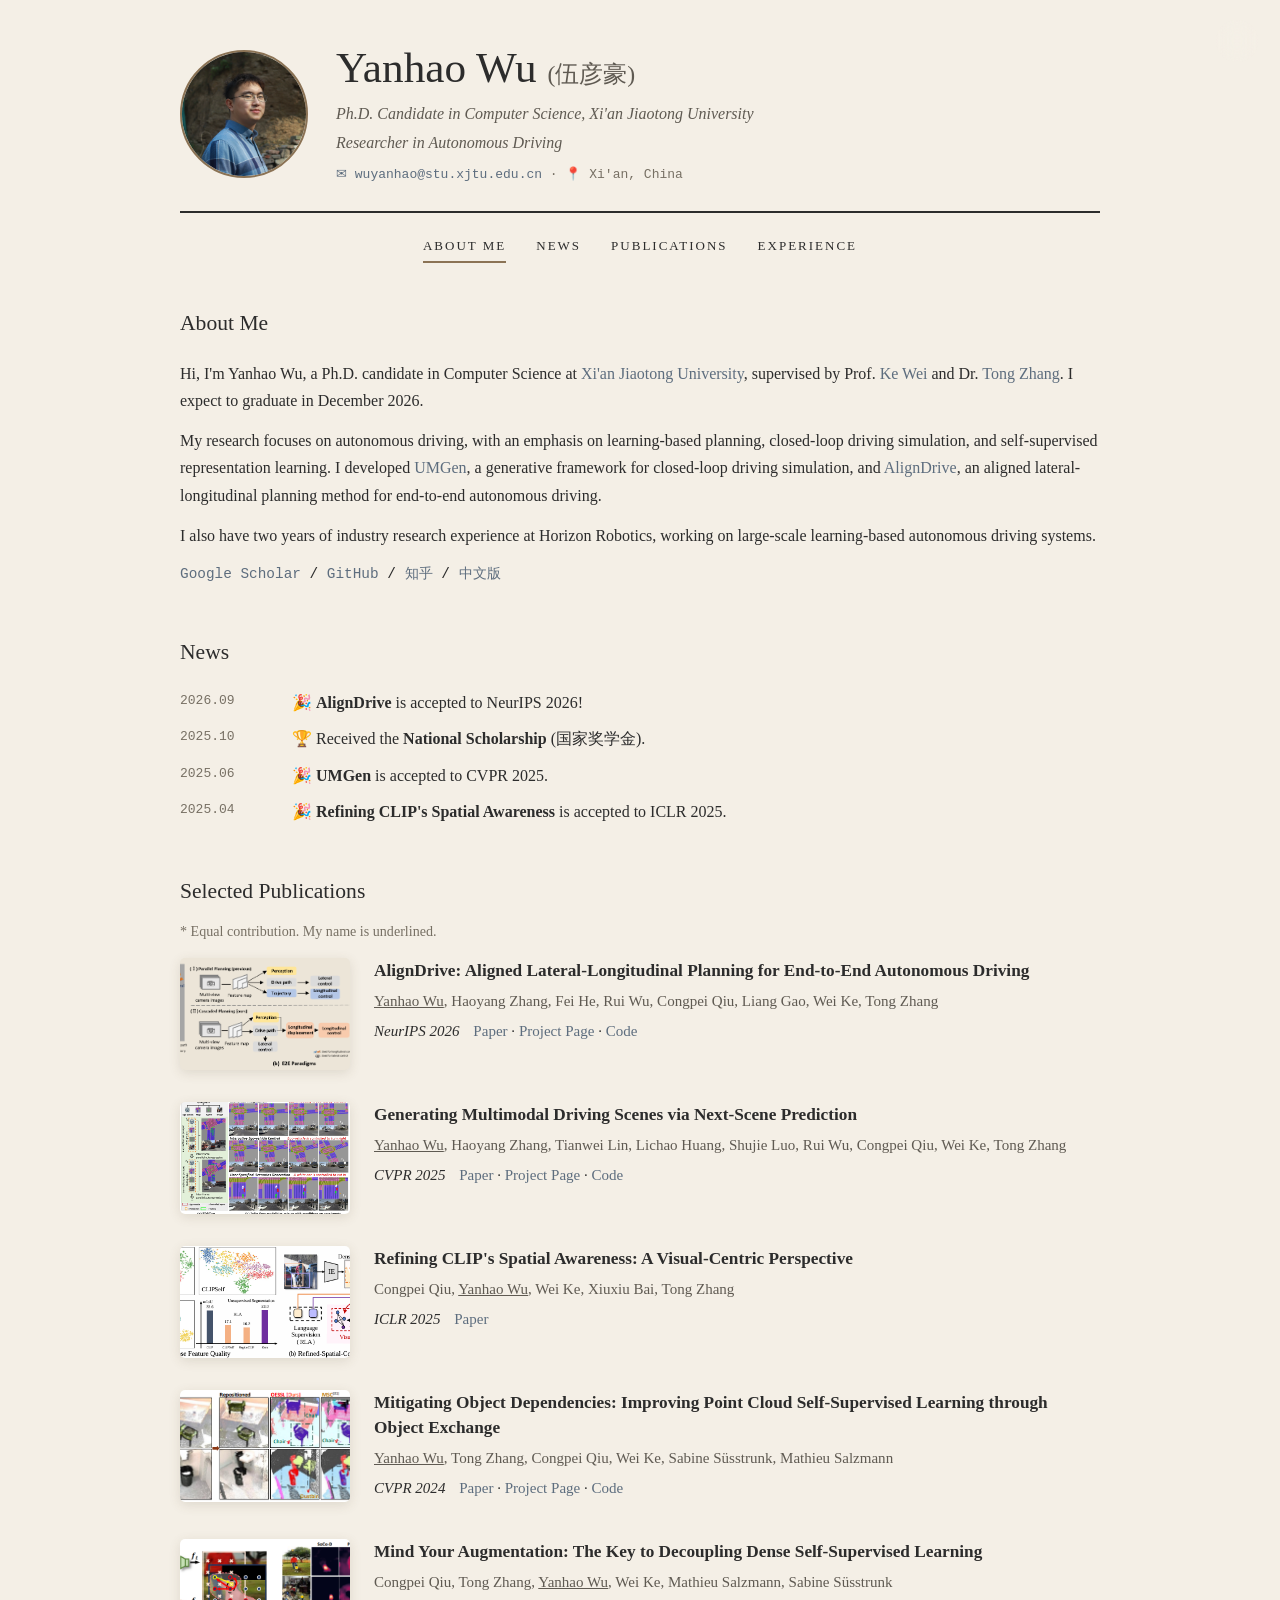
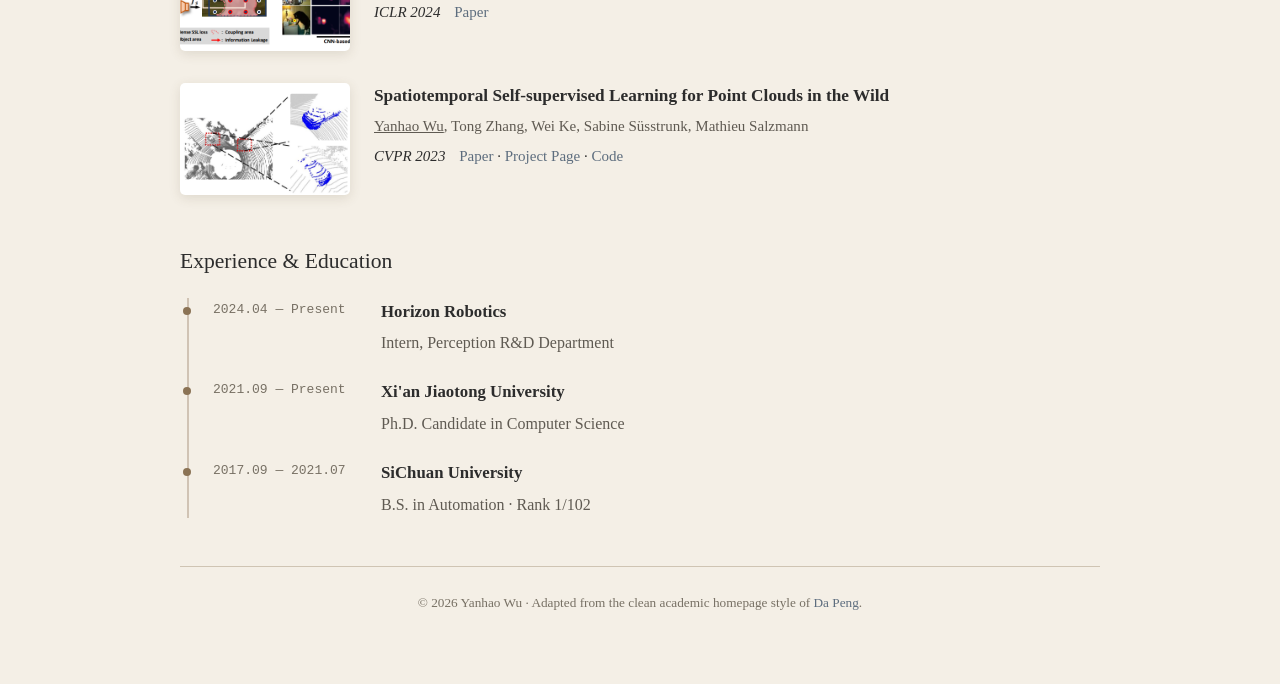
==== commit c852c4a8: "Clarify autonomous driving research focus" ====
--- a/index.html
+++ b/index.html
@@ -2,7 +2,7 @@
 <html lang="en" data-theme="light">
 <head>
   <meta charset="utf-8"><meta name="viewport" content="width=device-width, initial-scale=1">
-  <meta name="author" content="Yanhao Wu"><meta name="description" content="Yanhao Wu — Ph.D. candidate working on autonomous driving and multimodal learning.">
+  <meta name="author" content="Yanhao Wu"><meta name="description" content="Yanhao Wu — Ph.D. candidate working on autonomous driving.">
   <title>Yanhao Wu</title><link rel="stylesheet" href="stylesheet.css">
 </head>
 <body>
@@ -10,7 +10,7 @@
   <main class="container">
     <header class="profile-header" id="about">
       <img class="profile-img" src="images/WuYanhao.jpg" alt="Portrait of Yanhao Wu">
-      <div class="header-info"><h1>Yanhao Wu <span>(伍彦豪)</span></h1><p>Ph.D. Candidate in Computer Science, Xi'an Jiaotong University</p><p>Researcher in Autonomous Driving &amp; Multimodal Learning</p><div class="contact"><a href="mailto:wuyanhao@stu.xjtu.edu.cn">✉ wuyanhao@stu.xjtu.edu.cn</a><span> · </span><span>📍 Xi'an, China</span></div></div>
+      <div class="header-info"><h1>Yanhao Wu <span>(伍彦豪)</span></h1><p>Ph.D. Candidate in Computer Science, Xi'an Jiaotong University</p><p>Researcher in Autonomous Driving</p><div class="contact"><a href="mailto:wuyanhao@stu.xjtu.edu.cn">✉ wuyanhao@stu.xjtu.edu.cn</a><span> · </span><span>📍 Xi'an, China</span></div></div>
     </header>
     <nav aria-label="Primary navigation"><a class="active" href="#about">ABOUT ME</a><a href="#news">NEWS</a><a href="#publications">PUBLICATIONS</a><a href="#experience">EXPERIENCE</a></nav>
     <section class="intro" aria-labelledby="about-title"><h2 id="about-title">About Me</h2><p>Hi, I'm Yanhao Wu, a Ph.D. candidate in Computer Science at <a href="https://www.xjtu.edu.cn/">Xi'an Jiaotong University</a>, supervised by Prof. <a href="https://gr.xjtu.edu.cn/en/web/wei.ke/home/">Ke Wei</a> and Dr. <a href="https://people.epfl.ch/tong.zhang?lang=en">Tong Zhang</a>. I expect to graduate in December 2026.</p><p>My research focuses on autonomous driving, with an emphasis on learning-based planning, closed-loop driving simulation, and self-supervised representation learning. I developed <a href="UMGen/">UMGen</a>, a generative framework for closed-loop driving simulation, and <a href="AlignDrive/">AlignDrive</a>, an aligned lateral-longitudinal planning method for end-to-end autonomous driving.</p><p>I also have two years of industry research experience at Horizon Robotics, working on large-scale learning-based autonomous driving systems.</p><p class="links"><a href="https://scholar.google.com/citations?user=nko4Zi4AAAAJ&hl=zh-CN">Google Scholar</a><span> / </span><a href="https://github.com/YanhaoWu?tab=repositories">GitHub</a><span> / </span><a href="https://www.zhihu.com/people/ban-xian-10-70">知乎</a><span> / </span><a href="Chinese/">中文版</a></p></section>
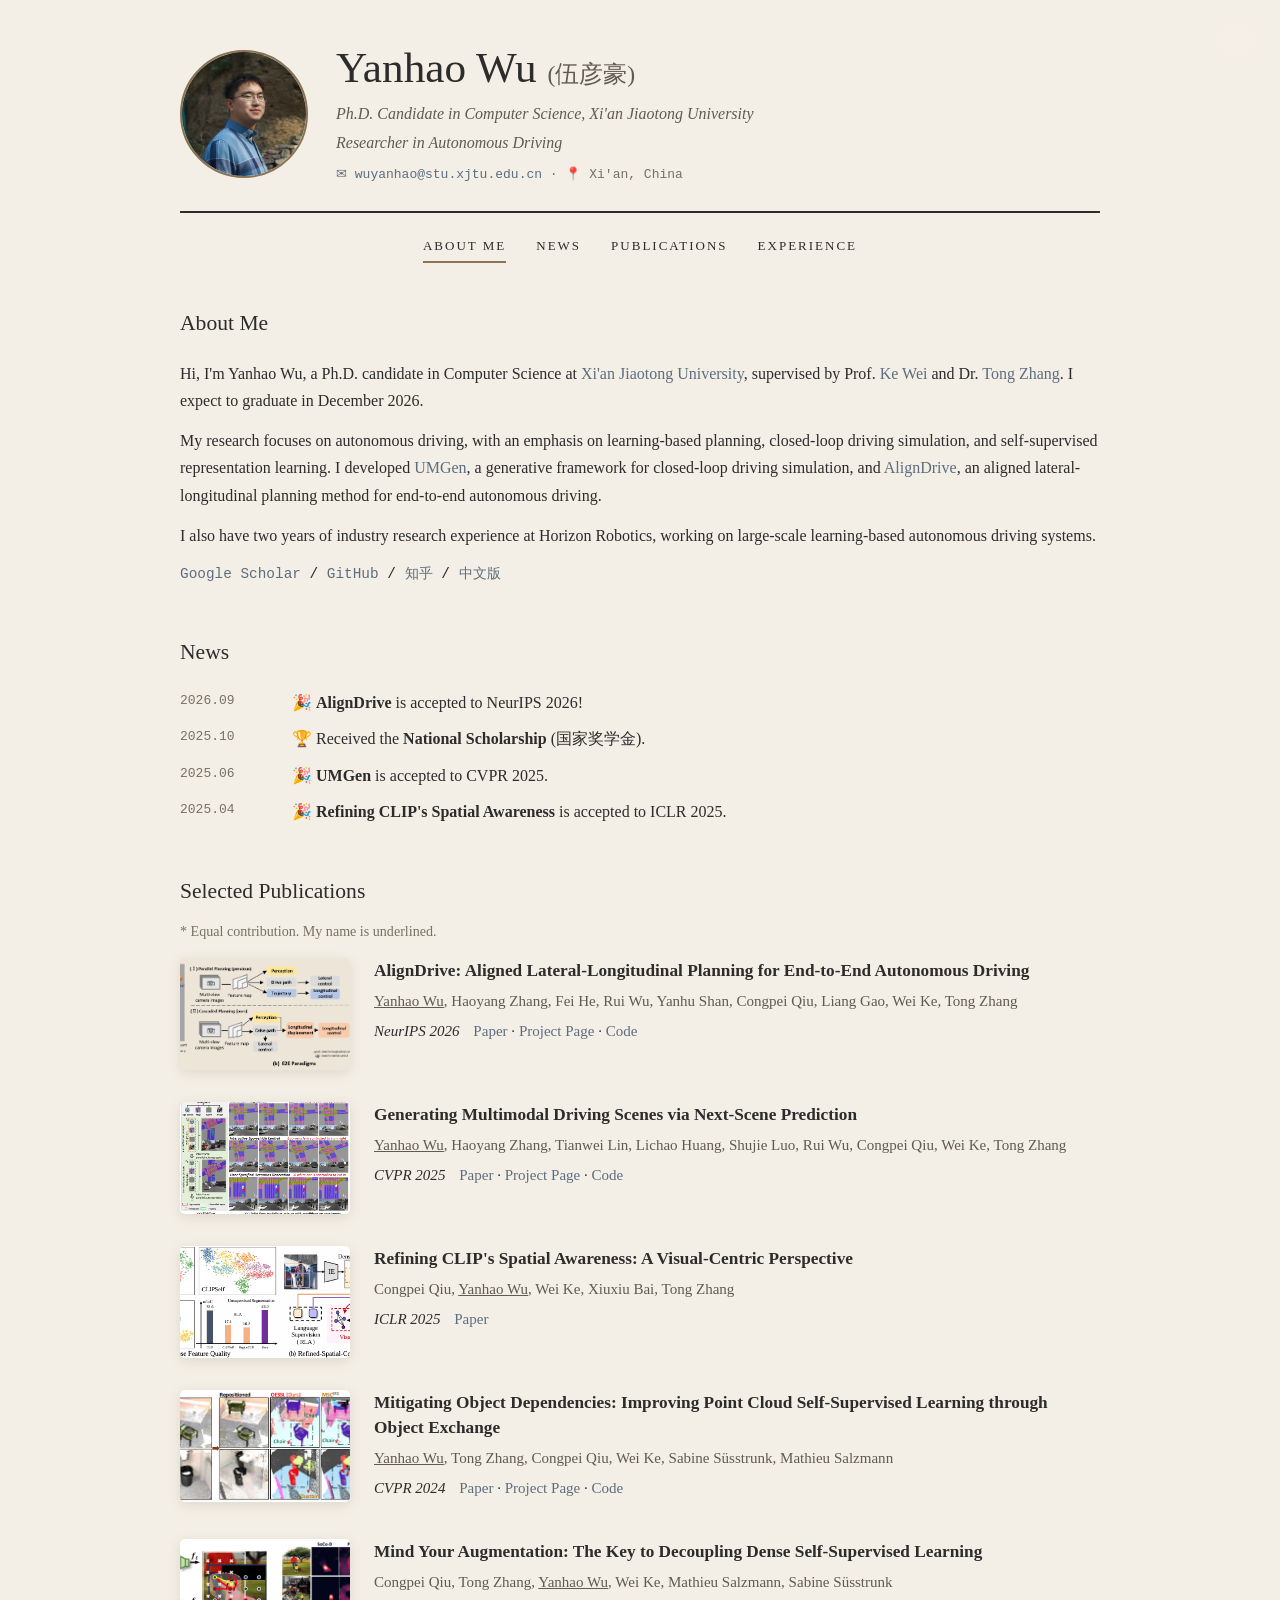
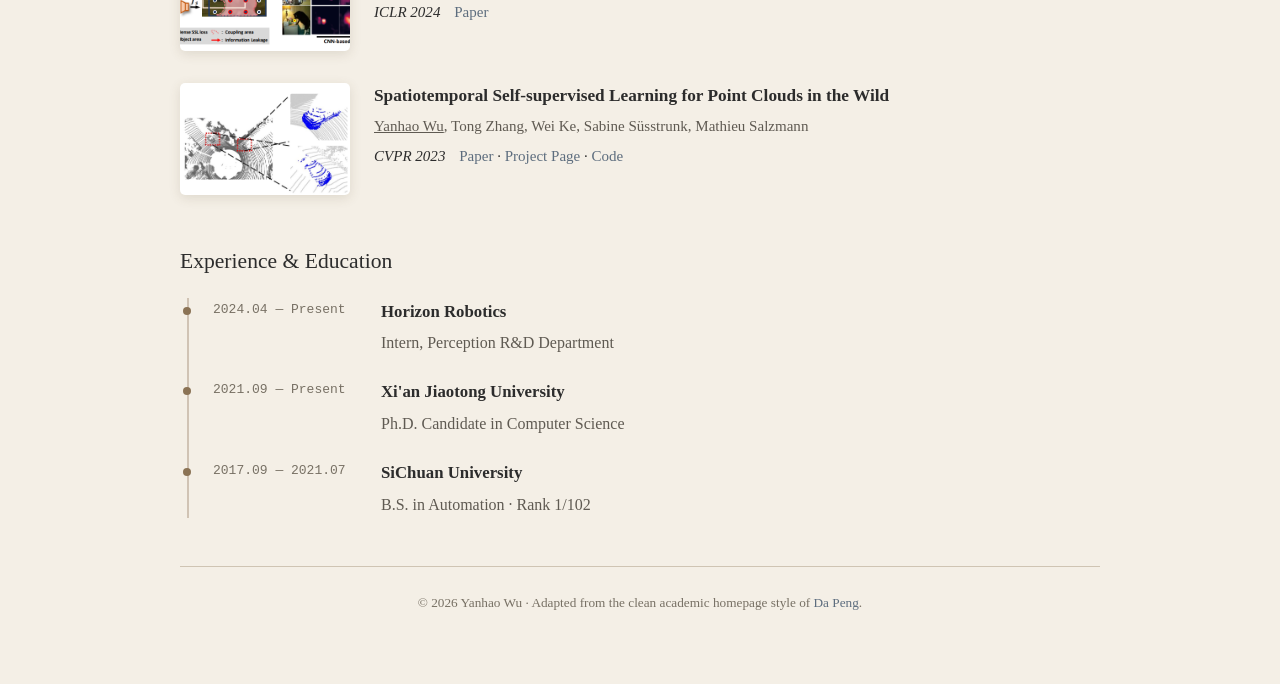
==== commit fb9cda69: "Fix missing AlignDrive coauthor Yanhu Shan on homepage" ====
--- a/index.html
+++ b/index.html
@@ -16,7 +16,7 @@
     <section class="intro" aria-labelledby="about-title"><h2 id="about-title">About Me</h2><p>Hi, I'm Yanhao Wu, a Ph.D. candidate in Computer Science at <a href="https://www.xjtu.edu.cn/">Xi'an Jiaotong University</a>, supervised by Prof. <a href="https://gr.xjtu.edu.cn/en/web/wei.ke/home/">Ke Wei</a> and Dr. <a href="https://people.epfl.ch/tong.zhang?lang=en">Tong Zhang</a>. I expect to graduate in December 2026.</p><p>My research focuses on autonomous driving, with an emphasis on learning-based planning, closed-loop driving simulation, and self-supervised representation learning. I developed <a href="UMGen/">UMGen</a>, a generative framework for closed-loop driving simulation, and <a href="AlignDrive/">AlignDrive</a>, an aligned lateral-longitudinal planning method for end-to-end autonomous driving.</p><p>I also have two years of industry research experience at Horizon Robotics, working on large-scale learning-based autonomous driving systems.</p><p class="links"><a href="https://scholar.google.com/citations?user=nko4Zi4AAAAJ&hl=zh-CN">Google Scholar</a><span> / </span><a href="https://github.com/YanhaoWu?tab=repositories">GitHub</a><span> / </span><a href="https://www.zhihu.com/people/ban-xian-10-70">知乎</a><span> / </span><a href="Chinese/">中文版</a></p></section>
     <section id="news" aria-labelledby="news-title"><h2 id="news-title">News</h2><ul class="news-list"><li><time>2026.09</time><span>🎉 <strong>AlignDrive</strong> is accepted to NeurIPS 2026!</span></li><li><time>2025.10</time><span>🏆 Received the <strong>National Scholarship</strong> (国家奖学金).</span></li><li><time>2025.06</time><span>🎉 <strong>UMGen</strong> is accepted to CVPR 2025.</span></li><li><time>2025.04</time><span>🎉 <strong>Refining CLIP's Spatial Awareness</strong> is accepted to ICLR 2025.</span></li></ul></section>
     <section id="publications" aria-labelledby="publications-title"><h2 id="publications-title">Selected Publications</h2><p class="section-note">* Equal contribution. My name is underlined.</p>
-      <article class="publication"><div class="publication-thumb"><video autoplay muted loop playsinline preload="metadata" poster="images/AlignDrive.png" aria-label="AlignDrive project preview"><source src="AlignDrive/static/videos/Scenes/RouteScenario_2664_rep0_Town12_ParkedObstacleTwoWays.mp4" type="video/mp4"></video></div><div><h3>AlignDrive: Aligned Lateral-Longitudinal Planning for End-to-End Autonomous Driving</h3><p class="authors"><u>Yanhao Wu</u>, Haoyang Zhang, Fei He, Rui Wu, Congpei Qiu, Liang Gao, Wei Ke, Tong Zhang</p><p class="venue"><em>NeurIPS 2026</em> <a href="https://arxiv.org/pdf/2601.01762">Paper</a> · <a href="AlignDrive/">Project Page</a> · <a href="https://github.com/YanhaoWu/AlignDrive/">Code</a></p></div></article>
+      <article class="publication"><div class="publication-thumb"><video autoplay muted loop playsinline preload="metadata" poster="images/AlignDrive.png" aria-label="AlignDrive project preview"><source src="AlignDrive/static/videos/Scenes/RouteScenario_2664_rep0_Town12_ParkedObstacleTwoWays.mp4" type="video/mp4"></video></div><div><h3>AlignDrive: Aligned Lateral-Longitudinal Planning for End-to-End Autonomous Driving</h3><p class="authors"><u>Yanhao Wu</u>, Haoyang Zhang, Fei He, Rui Wu, Yanhu Shan, Congpei Qiu, Liang Gao, Wei Ke, Tong Zhang</p><p class="venue"><em>NeurIPS 2026</em> <a href="https://arxiv.org/pdf/2601.01762">Paper</a> · <a href="AlignDrive/">Project Page</a> · <a href="https://github.com/YanhaoWu/AlignDrive/">Code</a></p></div></article>
       <article class="publication"><div class="publication-thumb"><video autoplay muted loop playsinline preload="metadata" poster="images/UMGen.png" aria-label="UMGen project preview"><source src="UMGen/static/videos_example/0_Teaser_Video/Teaser_formated.mp4" type="video/mp4"></video></div><div><h3>Generating Multimodal Driving Scenes via Next-Scene Prediction</h3><p class="authors"><u>Yanhao Wu</u>, Haoyang Zhang, Tianwei Lin, Lichao Huang, Shujie Luo, Rui Wu, Congpei Qiu, Wei Ke, Tong Zhang</p><p class="venue"><em>CVPR 2025</em> <a href="https://arxiv.org/abs/2503.14945">Paper</a> · <a href="UMGen/">Project Page</a> · <a href="https://github.com/YanhaoWu/UMGen/">Code</a></p></div></article>
       <article class="publication"><img src="images/ICLR2025.png" alt="CLIP spatial awareness preview"><div><h3>Refining CLIP's Spatial Awareness: A Visual-Centric Perspective</h3><p class="authors">Congpei Qiu, <u>Yanhao Wu</u>, Wei Ke, Xiuxiu Bai, Tong Zhang</p><p class="venue"><em>ICLR 2025</em> <a href="https://openreview.net/pdf?id=38No4B8sx6">Paper</a></p></div></article>
       <article class="publication"><img src="images/CVPR2024_before.png" alt="Object exchange preview"><div><h3>Mitigating Object Dependencies: Improving Point Cloud Self-Supervised Learning through Object Exchange</h3><p class="authors"><u>Yanhao Wu</u>, Tong Zhang, Congpei Qiu, Wei Ke, Sabine Süsstrunk, Mathieu Salzmann</p><p class="venue"><em>CVPR 2024</em> <a href="https://arxiv.org/pdf/2404.07504">Paper</a> · <a href="OESSL/">Project Page</a> · <a href="https://github.com/YanhaoWu/OESSL/">Code</a></p></div></article>
